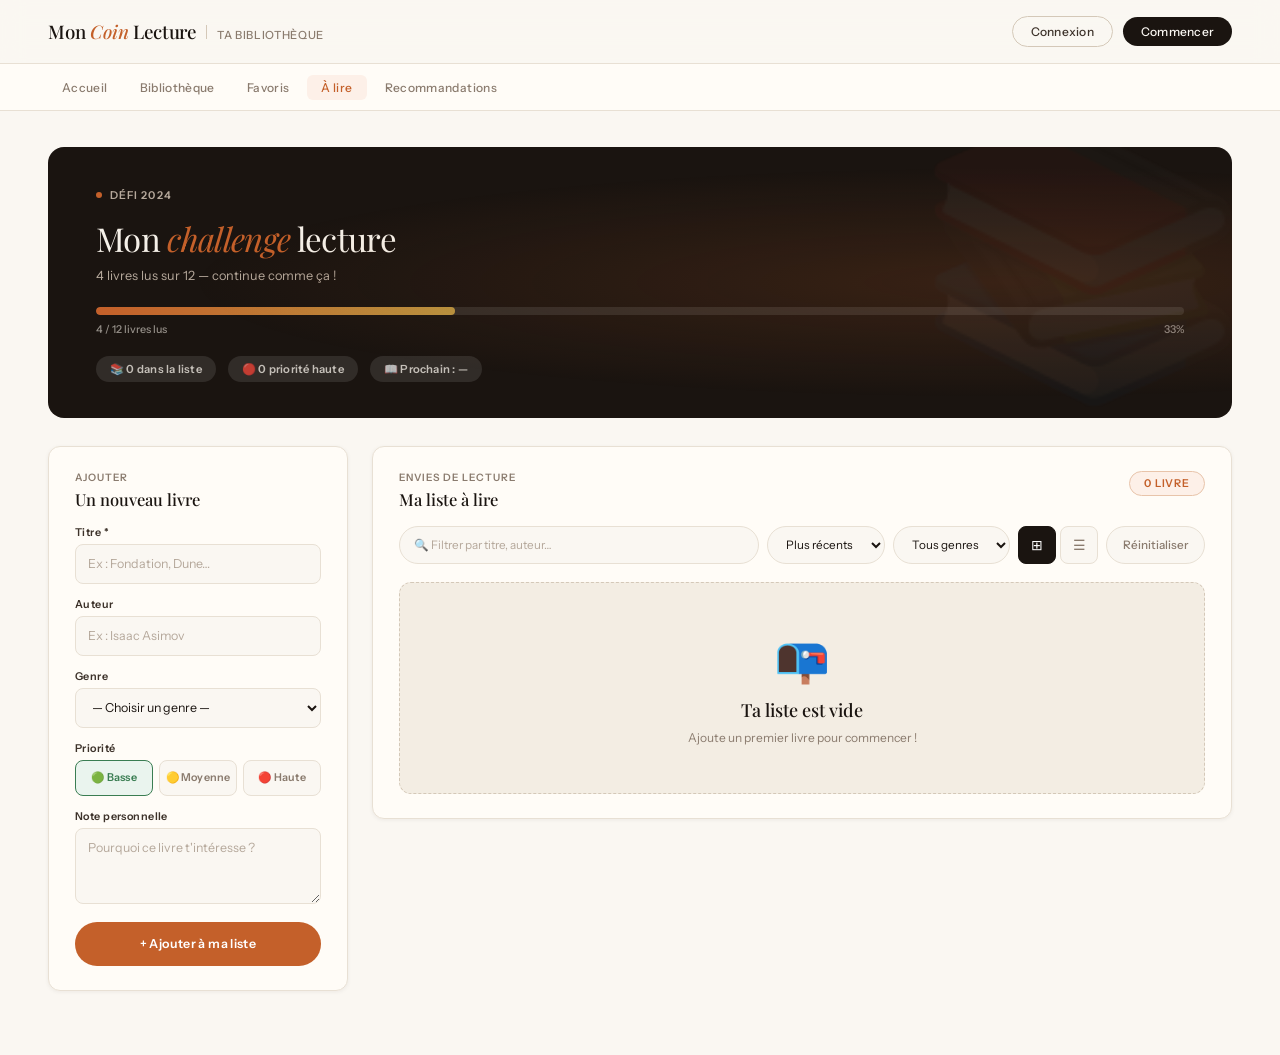
==== a-lire.html @ 3970d9b5 "Premier commit" ====
<!DOCTYPE html>
<html lang="fr">
<head>
  <meta charset="UTF-8" />
  <meta name="viewport" content="width=device-width, initial-scale=1.0" />
  <title>À lire — Mon Coin Lecture</title>

  <link rel="preconnect" href="https://fonts.googleapis.com">
  <link href="https://fonts.googleapis.com/css2?family=Playfair+Display:ital,wght@0,400;0,500;0,700;1,400;1,700&family=Instrument+Sans:wght@300;400;500;600&display=swap" rel="stylesheet">

  <style>
    *, *::before, *::after { box-sizing: border-box; margin: 0; padding: 0; }

    :root {
      --ink:         #1a1410;
      --ink-soft:    #3d322a;
      --muted:       #8a7b6e;
      --muted-light: #b5a89b;
      --bg:          #faf7f2;
      --bg-warm:     #f3ede3;
      --bg-card:     #fffcf7;
      --border:      #e8e0d4;
      --border-warm: #d4c8b8;
      --accent:      #c4602a;
      --accent-light:#fdf0e8;
      --accent-deep: #9e3e14;
      --gold:        #b8933f;
      --gold-light:  #faf3e0;
      --green:       #3a7d52;
      --green-light: #eaf4ee;
      --red:         #b03535;
      --red-light:   #fdeaea;

      --font-serif: 'Playfair Display', Georgia, serif;
      --font-sans:  'Instrument Sans', system-ui, sans-serif;
      --radius:     12px;
      --shadow-sm:  0 1px 4px rgba(26,20,16,0.06);
      --shadow-md:  0 4px 20px rgba(26,20,16,0.09);
      --shadow-lg:  0 12px 48px rgba(26,20,16,0.12);
    }

    html { font-size: 15px; }

    body {
      background: var(--bg);
      color: var(--ink);
      font-family: var(--font-sans);
      -webkit-font-smoothing: antialiased;
      min-height: 100vh;
    }

    /* ── HEADER ── */
    .site-header {
      position: sticky;
      top: 0;
      z-index: 100;
      background: rgba(250,247,242,0.88);
      backdrop-filter: blur(12px);
      -webkit-backdrop-filter: blur(12px);
      border-bottom: 1px solid var(--border);
      display: flex;
      align-items: center;
      justify-content: space-between;
      padding: 0 48px;
      height: 64px;
    }

    .logo { display: flex; align-items: baseline; gap: 10px; }
    .logo-mark {
      font-family: var(--font-serif);
      font-size: 1.25rem;
      font-weight: 500;
      color: var(--ink);
      letter-spacing: -0.01em;
    }
    .logo-mark em { font-style: italic; color: var(--accent); }
    .logo-divider { width: 1px; height: 14px; background: var(--border-warm); }
    .logo-sub {
      font-size: 0.75rem;
      color: var(--muted);
      letter-spacing: 0.06em;
      text-transform: uppercase;
      font-weight: 500;
    }

    .header-actions { display: flex; align-items: center; gap: 10px; }
    .header-btn {
      font-family: var(--font-sans);
      font-size: 0.8rem;
      font-weight: 500;
      padding: 7px 18px;
      border-radius: 99px;
      cursor: pointer;
      letter-spacing: 0.02em;
      transition: all 0.18s ease;
      border: none;
    }
    .header-btn-ghost {
      background: transparent;
      color: var(--ink-soft);
      border: 1px solid var(--border-warm);
    }
    .header-btn-ghost:hover { background: var(--bg-warm); }
    .header-btn-accent { background: var(--ink); color: var(--bg); }
    .header-btn-accent:hover { background: var(--ink-soft); }

    /* ── NAV ── */
    .site-nav {
      border-bottom: 1px solid var(--border);
      background: var(--bg-card);
    }
    .nav-inner {
      max-width: 1400px;
      margin: 0 auto;
      padding: 0 48px;
      display: flex;
      align-items: center;
      gap: 4px;
      height: 46px;
    }
    .nav-inner a {
      font-size: 0.8rem;
      font-weight: 500;
      color: var(--muted);
      text-decoration: none;
      padding: 5px 14px;
      border-radius: 6px;
      letter-spacing: 0.03em;
      transition: all 0.15s;
    }
    .nav-inner a:hover { color: var(--ink); background: var(--bg-warm); }
    .nav-inner a.active { color: var(--accent); background: var(--accent-light); }

    /* ── MAIN ── */
    .main {
      max-width: 1400px;
      width: 100%;
      margin: 0 auto;
      padding: 36px 48px 64px;
    }

    /* ── CARD LABEL / TITLE ── */
    .card-label {
      font-size: 0.68rem;
      font-weight: 600;
      letter-spacing: 0.1em;
      text-transform: uppercase;
      color: var(--muted);
      margin-bottom: 4px;
    }
    .card-title {
      font-family: var(--font-serif);
      font-size: 1.1rem;
      font-weight: 500;
      color: var(--ink);
      margin-bottom: 16px;
    }

    /* ── CHALLENGE BANNER ── */
    .challenge-banner {
      background: var(--ink);
      border-radius: 16px;
      padding: 36px 48px;
      position: relative;
      overflow: hidden;
      margin-bottom: 28px;
      animation: fadeUp 0.5s ease both;
    }
    .challenge-banner::before {
      content: '📚';
      position: absolute;
      font-size: 18rem;
      line-height: 1;
      opacity: 0.04;
      top: -30px;
      right: -20px;
      pointer-events: none;
      user-select: none;
    }
    .challenge-banner::after {
      content: '';
      position: absolute;
      inset: 0;
      background: radial-gradient(ellipse at 80% 50%, rgba(196,96,42,0.18), transparent 60%);
      pointer-events: none;
    }

    .challenge-eyebrow {
      display: inline-flex;
      align-items: center;
      gap: 8px;
      font-size: 0.72rem;
      font-weight: 600;
      letter-spacing: 0.1em;
      text-transform: uppercase;
      color: var(--muted-light);
      margin-bottom: 14px;
    }
    .challenge-eyebrow-dot {
      width: 6px; height: 6px;
      background: var(--accent);
      border-radius: 50%;
      animation: pulse 2.5s ease-in-out infinite;
    }
    @keyframes pulse {
      0%,100% { opacity:1; transform:scale(1); }
      50% { opacity:0.5; transform:scale(0.8); }
    }

    .challenge-title {
      font-family: var(--font-serif);
      font-size: clamp(1.6rem, 2.8vw, 2.2rem);
      font-weight: 400;
      color: #f5f0e8;
      margin-bottom: 8px;
      letter-spacing: -0.02em;
    }
    .challenge-title em { font-style: italic; color: var(--accent); }

    .challenge-sub {
      font-size: 0.85rem;
      color: var(--muted-light);
      margin-bottom: 24px;
    }

    .progress-track {
      height: 8px;
      background: rgba(255,255,255,0.1);
      border-radius: 99px;
      overflow: hidden;
      margin-bottom: 8px;
    }
    .progress-fill {
      height: 100%;
      background: linear-gradient(90deg, var(--accent), var(--gold));
      border-radius: 99px;
      transition: width 0.6s cubic-bezier(.4,0,.2,1);
    }
    .progress-labels {
      display: flex;
      justify-content: space-between;
      font-size: 0.72rem;
      color: rgba(245,240,232,0.55);
      font-weight: 500;
      margin-bottom: 20px;
    }

    .challenge-stats {
      display: flex;
      gap: 12px;
      flex-wrap: wrap;
    }
    .stat-pill {
      display: inline-flex;
      align-items: center;
      gap: 6px;
      font-size: 0.75rem;
      font-weight: 600;
      padding: 6px 14px;
      border-radius: 99px;
      background: rgba(255,255,255,0.1);
      color: rgba(245,240,232,0.75);
      letter-spacing: 0.02em;
    }

    /* ── LAYOUT ── */
    .wishlist-layout {
      display: grid;
      grid-template-columns: 300px 1fr;
      gap: 24px;
      align-items: start;
    }

    /* ── CARD BASE ── */
    .card {
      background: var(--bg-card);
      border: 1px solid var(--border);
      border-radius: var(--radius);
      padding: 24px 26px;
      box-shadow: var(--shadow-sm);
    }

    .form-card {
      position: sticky;
      top: calc(64px + 46px + 20px);
      animation: fadeUp 0.5s 0.07s ease both;
    }

    /* ── FORM ── */
    .form-stack { display: flex; flex-direction: column; gap: 14px; }

    .field-group { display: flex; flex-direction: column; gap: 5px; }
    .field-label {
      font-size: 0.72rem;
      font-weight: 600;
      color: var(--ink-soft);
      letter-spacing: 0.04em;
    }

    .field-input, .field-select, .field-textarea {
      width: 100%;
      border: 1.5px solid var(--border);
      border-radius: 8px;
      padding: 0 12px;
      font-size: 0.83rem;
      font-family: var(--font-sans);
      outline: none;
      background: var(--bg);
      color: var(--ink);
      transition: border-color 0.18s, box-shadow 0.18s;
    }
    .field-input, .field-select { height: 40px; }
    .field-textarea { padding: 10px 12px; height: 76px; resize: vertical; line-height: 1.5; }
    .field-input::placeholder, .field-textarea::placeholder { color: var(--muted-light); }
    .field-input:focus, .field-select:focus, .field-textarea:focus {
      border-color: var(--accent);
      background: #fff;
      box-shadow: 0 0 0 3px rgba(196,96,42,0.08);
    }

    .priority-row { display: flex; gap: 6px; }
    .prio-btn {
      flex: 1;
      height: 36px;
      border: 1.5px solid var(--border);
      border-radius: 8px;
      background: var(--bg);
      font-size: 0.72rem;
      font-weight: 600;
      font-family: var(--font-sans);
      cursor: pointer;
      color: var(--muted);
      transition: all 0.18s;
      letter-spacing: 0.02em;
    }
    .prio-btn:hover { background: var(--bg-warm); color: var(--ink-soft); }
    .prio-btn.active-low  { border-color: var(--green); background: var(--green-light); color: var(--green); }
    .prio-btn.active-med  { border-color: var(--gold);  background: var(--gold-light);  color: #8a6820; }
    .prio-btn.active-high { border-color: var(--red);   background: var(--red-light);   color: var(--red); }

    .add-btn {
      height: 44px;
      border: none;
      border-radius: 99px;
      background: var(--accent);
      color: #fff;
      font-family: var(--font-sans);
      font-size: 0.83rem;
      font-weight: 600;
      letter-spacing: 0.03em;
      cursor: pointer;
      transition: all 0.18s;
      margin-top: 4px;
    }
    .add-btn:hover { background: var(--accent-deep); transform: translateY(-1px); }
    .add-btn:active { transform: none; }

    /* ── LIST CARD ── */
    .list-card { animation: fadeUp 0.5s 0.14s ease both; }

    .wishlist-header {
      display: flex;
      justify-content: space-between;
      align-items: flex-start;
      margin-bottom: 16px;
      gap: 12px;
      flex-wrap: wrap;
    }
    .wishlist-counter {
      font-size: 0.72rem;
      font-weight: 600;
      letter-spacing: 0.08em;
      text-transform: uppercase;
      padding: 5px 14px;
      border-radius: 99px;
      background: var(--accent-light);
      color: var(--accent);
      border: 1px solid #e8c4aa;
    }

    /* ── TOOLS BAR ── */
    .wishlist-tools {
      display: flex;
      gap: 8px;
      flex-wrap: wrap;
      align-items: center;
      margin-bottom: 18px;
    }

    .tool-input, .tool-select {
      height: 38px;
      border: 1.5px solid var(--border);
      border-radius: 99px;
      padding: 0 14px;
      font-size: 0.78rem;
      font-family: var(--font-sans);
      background: var(--bg);
      outline: none;
      color: var(--ink);
      transition: border-color 0.18s;
    }
    .tool-input { flex: 1; min-width: 180px; }
    .tool-input:focus, .tool-select:focus { border-color: var(--accent); }
    .tool-input::placeholder { color: var(--muted-light); }

    .tool-btn {
      height: 38px;
      border: 1.5px solid var(--border);
      border-radius: 99px;
      padding: 0 16px;
      background: var(--bg);
      color: var(--muted);
      font-size: 0.78rem;
      font-weight: 500;
      font-family: var(--font-sans);
      cursor: pointer;
      transition: all 0.18s;
      white-space: nowrap;
    }
    .tool-btn:hover { background: var(--bg-warm); color: var(--ink-soft); border-color: var(--border-warm); }

    .view-toggle { display: flex; gap: 4px; }
    .view-btn {
      width: 38px; height: 38px;
      border: 1.5px solid var(--border);
      border-radius: 8px;
      background: var(--bg);
      cursor: pointer;
      font-size: 14px;
      display: flex; align-items: center; justify-content: center;
      transition: all 0.18s;
      color: var(--muted);
    }
    .view-btn.active { background: var(--ink); border-color: var(--ink); color: #fff; }

    /* ── WISH ITEMS — GRID ── */
    .wishlist-grid {
      display: grid;
      grid-template-columns: repeat(auto-fill, minmax(220px, 1fr));
      gap: 14px;
    }
    .wishlist-list { display: flex; flex-direction: column; gap: 8px; }

    .wish-item {
      background: var(--bg-card);
      border: 1px solid var(--border);
      border-radius: var(--radius);
      padding: 16px 18px;
      box-shadow: var(--shadow-sm);
      display: flex;
      flex-direction: column;
      gap: 8px;
      transition: box-shadow 0.2s, transform 0.2s, border-color 0.2s;
      animation: fadeUp 0.3s ease both;
    }
    .wish-item:hover {
      box-shadow: var(--shadow-md);
      transform: translateY(-2px);
      border-color: var(--border-warm);
    }

    /* list view */
    .wishlist-list .wish-item {
      flex-direction: row;
      align-items: center;
      padding: 12px 16px;
      gap: 12px;
    }
    .wishlist-list .wish-body { flex: 1; min-width: 0; }
    .wishlist-list .wish-actions { margin-top: 0; flex-shrink: 0; }
    .wishlist-list .wish-date { display: none; }
    .wishlist-list .wish-note-wrap { display: none; }

    .prio-dot { width: 8px; height: 8px; border-radius: 50%; flex-shrink: 0; }
    .prio-dot.low  { background: var(--green); }
    .prio-dot.med  { background: var(--gold); }
    .prio-dot.high { background: var(--red); }

    .wish-title {
      font-family: var(--font-serif);
      font-size: 0.98rem;
      font-weight: 500;
      line-height: 1.3;
      color: var(--ink);
    }
    .wish-author { font-size: 0.72rem; color: var(--muted); margin-top: 2px; font-style: italic; }

    .wish-meta-row { display: flex; gap: 6px; flex-wrap: wrap; margin-top: 2px; }

    .tag {
      display: inline-block;
      padding: 2px 9px;
      border-radius: 99px;
      font-size: 0.66rem;
      font-weight: 600;
      letter-spacing: 0.04em;
    }
    .tag-genre { background: var(--bg-warm); color: var(--muted); border: 1px solid var(--border); }
    .tag-prio-low  { background: var(--green-light); color: var(--green); border: 1px solid #c0ddc9; }
    .tag-prio-med  { background: var(--gold-light);  color: #8a6820; border: 1px solid #e0cc9a; }
    .tag-prio-high { background: var(--red-light);   color: var(--red); border: 1px solid #f0c0c0; }

    .wish-note {
      font-size: 0.75rem;
      color: var(--ink-soft);
      background: var(--bg-warm);
      border-radius: 8px;
      padding: 8px 10px;
      line-height: 1.5;
      border-left: 3px solid var(--border-warm);
    }

    .wish-date { font-size: 0.66rem; color: var(--muted-light); margin-top: auto; }

    .wish-actions { display: flex; gap: 6px; flex-wrap: wrap; margin-top: 4px; }

    .wish-btn {
      border: none;
      border-radius: 99px;
      padding: 6px 12px;
      font-size: 0.7rem;
      font-weight: 600;
      font-family: var(--font-sans);
      cursor: pointer;
      transition: all 0.18s;
      letter-spacing: 0.02em;
    }
    .wish-btn:hover { filter: brightness(0.92); transform: translateY(-1px); }
    .wish-btn:active { transform: none; }
    .delete-btn  { background: var(--red-light);   color: var(--red); }
    .mark-btn    { background: var(--green-light);  color: var(--green); }
    .edit-btn    { background: var(--accent-light); color: var(--accent); }

    /* ── EMPTY STATE ── */
    .empty-state {
      grid-column: 1 / -1;
      border: 1.5px dashed var(--border-warm);
      border-radius: var(--radius);
      background: var(--bg-warm);
      padding: 48px 20px;
      text-align: center;
    }
    .empty-icon {
      font-size: 3rem;
      margin-bottom: 12px;
    }
    .empty-title {
      font-family: var(--font-serif);
      font-size: 1.2rem;
      font-weight: 500;
      color: var(--ink);
      margin-bottom: 8px;
    }
    .empty-text { font-size: 0.8rem; color: var(--muted); }

    /* ── MODAL ── */
    .modal-overlay {
      position: fixed; inset: 0;
      background: rgba(26,20,16,0.45);
      backdrop-filter: blur(6px);
      -webkit-backdrop-filter: blur(6px);
      z-index: 200;
      display: flex; align-items: center; justify-content: center;
      opacity: 0; pointer-events: none;
      transition: opacity 0.2s;
    }
    .modal-overlay.open { opacity: 1; pointer-events: all; }

    .modal {
      background: var(--bg-card);
      border: 1px solid var(--border);
      border-radius: 16px;
      padding: 28px;
      width: min(460px, 95vw);
      box-shadow: var(--shadow-lg);
      transform: translateY(16px);
      transition: transform 0.25s ease;
    }
    .modal-overlay.open .modal { transform: translateY(0); }

    .modal-title {
      font-family: var(--font-serif);
      font-size: 1.2rem;
      font-weight: 500;
      color: var(--ink);
      margin-bottom: 20px;
    }
    .modal-actions { display: flex; gap: 10px; margin-top: 18px; justify-content: flex-end; }
    .modal-cancel {
      height: 40px; padding: 0 16px; border-radius: 99px;
      border: 1px solid var(--border-warm); background: var(--bg-warm);
      font-family: var(--font-sans); font-size: 0.8rem; font-weight: 500;
      cursor: pointer; color: var(--ink-soft); transition: all 0.18s;
    }
    .modal-cancel:hover { background: var(--bg); }
    .modal-save {
      height: 40px; padding: 0 20px; border-radius: 99px;
      border: none; background: var(--accent);
      font-family: var(--font-sans); font-size: 0.8rem; font-weight: 600;
      cursor: pointer; color: #fff; transition: all 0.18s;
    }
    .modal-save:hover { background: var(--accent-deep); }

    /* ── TOAST ── */
    .toast-wrap {
      position: fixed; bottom: 28px; right: 28px; z-index: 300;
      display: flex; flex-direction: column; gap: 10px;
    }
    .toast {
      background: var(--ink);
      color: #f5f0e8;
      border-radius: 10px;
      padding: 12px 18px;
      font-size: 0.8rem;
      font-weight: 500;
      box-shadow: var(--shadow-lg);
      display: flex; align-items: center; gap: 8px;
      animation: slideIn 0.3s ease;
      min-width: 220px;
      border: 1px solid rgba(255,255,255,0.08);
    }
    .toast.success { background: #2a4d35; }
    .toast.error   { background: #6e2020; }
    @keyframes slideIn {
      from { opacity:0; transform: translateX(20px); }
      to   { opacity:1; transform: translateX(0); }
    }

    /* ── CONFETTI ── */
    .confetti-particle {
      position: fixed;
      width: 7px; height: 7px;
      border-radius: 2px;
      pointer-events: none;
      z-index: 500;
      animation: confettiFall 1.2s ease-in forwards;
    }
    @keyframes confettiFall {
      0%   { transform: translateY(0) rotate(0deg); opacity: 1; }
      100% { transform: translateY(100vh) rotate(720deg); opacity: 0; }
    }

    /* ── ANIMATIONS ── */
    @keyframes fadeUp {
      from { opacity:0; transform:translateY(16px); }
      to   { opacity:1; transform:translateY(0); }
    }

    /* ── RESPONSIVE ── */
    @media (max-width: 1024px) {
      .main { padding: 28px 24px 48px; }
      .site-header, .nav-inner { padding-inline: 24px; }
      .wishlist-layout { grid-template-columns: 1fr; }
      .form-card { position: static; }
    }
    @media (max-width: 640px) {
      .challenge-banner { padding: 28px 24px; }
      .wishlist-grid { grid-template-columns: 1fr; }
    }
  </style>
</head>
<body>

  <!-- HEADER -->
  <header class="site-header">
    <div class="logo">
      <span class="logo-mark">Mon <em>Coin</em> Lecture</span>
      <div class="logo-divider"></div>
      <span class="logo-sub">Ta bibliothèque</span>
    </div>
    <div class="header-actions">
      <button class="header-btn header-btn-ghost">Connexion</button>
      <button class="header-btn header-btn-accent">Commencer</button>
    </div>
  </header>

  <!-- NAV -->
  <nav class="site-nav">
    <div class="nav-inner">
      <a href="index.html">Accueil</a>
      <a href="livres.html">Bibliothèque</a>
      <a href="favoris.html">Favoris</a>
      <a href="a-lire.html" class="active">À lire</a>
      <a href="recommandations.html">Recommandations</a>
    </div>
  </nav>

  <!-- MAIN -->
  <main class="main">

    <!-- CHALLENGE BANNER -->
    <div class="challenge-banner">
      <div class="challenge-eyebrow">
        <div class="challenge-eyebrow-dot"></div>
        Défi 2024
      </div>
      <h1 class="challenge-title">Mon <em>challenge</em> lecture</h1>
      <p class="challenge-sub" id="challengeSub">4 livres lus sur 12 — continue comme ça !</p>
      <div class="progress-track">
        <div class="progress-fill" id="progressBar" style="width:33%"></div>
      </div>
      <div class="progress-labels">
        <span id="progressLabel">4 / 12 livres lus</span>
        <span id="progressPct">33%</span>
      </div>
      <div class="challenge-stats">
        <div class="stat-pill" id="statWishlist">📚 0 dans la liste</div>
        <div class="stat-pill" id="statHigh">🔴 0 priorité haute</div>
        <div class="stat-pill" id="statNextRead">📖 Prochain : —</div>
      </div>
    </div>

    <!-- LAYOUT -->
    <div class="wishlist-layout">

      <!-- FORM CARD -->
      <div class="card form-card">
        <div class="card-label">Ajouter</div>
        <div class="card-title">Un nouveau livre</div>
        <div class="form-stack">

          <div class="field-group">
            <label class="field-label" for="inputTitre">Titre *</label>
            <input type="text" id="inputTitre" class="field-input" placeholder="Ex : Fondation, Dune…" />
          </div>

          <div class="field-group">
            <label class="field-label" for="inputAuteur">Auteur</label>
            <input type="text" id="inputAuteur" class="field-input" placeholder="Ex : Isaac Asimov" />
          </div>

          <div class="field-group">
            <label class="field-label" for="inputGenre">Genre</label>
            <select id="inputGenre" class="field-select">
              <option value="">— Choisir un genre —</option>
              <option>Roman</option>
              <option>Science-fiction</option>
              <option>Fantasy</option>
              <option>Thriller</option>
              <option>Policier</option>
              <option>Biographie</option>
              <option>Essai</option>
              <option>Manga</option>
              <option>BD</option>
              <option>Jeunesse</option>
              <option>Autre</option>
            </select>
          </div>

          <div class="field-group">
            <label class="field-label">Priorité</label>
            <div class="priority-row">
              <button class="prio-btn active-low" data-prio="low">🟢 Basse</button>
              <button class="prio-btn" data-prio="med">🟡 Moyenne</button>
              <button class="prio-btn" data-prio="high">🔴 Haute</button>
            </div>
          </div>

          <div class="field-group">
            <label class="field-label" for="inputNote">Note personnelle</label>
            <textarea id="inputNote" class="field-textarea" placeholder="Pourquoi ce livre t'intéresse ?"></textarea>
          </div>

          <button id="btnAjouter" class="add-btn">+ Ajouter à ma liste</button>
        </div>
      </div>

      <!-- LIST CARD -->
      <div class="card list-card">
        <div class="wishlist-header">
          <div>
            <div class="card-label">Envies de lecture</div>
            <div class="card-title" style="margin-bottom:0">Ma liste à lire</div>
          </div>
          <div class="wishlist-counter" id="compteur">0 livre</div>
        </div>

        <div class="wishlist-tools">
          <input type="text" id="filtreInput" class="tool-input" placeholder="🔍 Filtrer par titre, auteur…" />
          <select id="triSelect" class="tool-select">
            <option value="date-desc">Plus récents</option>
            <option value="date-asc">Plus anciens</option>
            <option value="az">A → Z</option>
            <option value="za">Z → A</option>
            <option value="prio">Priorité ↑</option>
          </select>
          <select id="genreFilter" class="tool-select">
            <option value="">Tous genres</option>
          </select>
          <div class="view-toggle">
            <button class="view-btn active" id="btnGrid" title="Grille">⊞</button>
            <button class="view-btn" id="btnList" title="Liste">☰</button>
          </div>
          <button id="btnReset" class="tool-btn">Réinitialiser</button>
        </div>

        <div id="listeALire" class="wishlist-grid"></div>
      </div>

    </div>
  </main>

  <!-- EDIT MODAL -->
  <div class="modal-overlay" id="editModal">
    <div class="modal">
      <div class="modal-title">Modifier le livre</div>
      <div class="form-stack">
        <div class="field-group">
          <label class="field-label">Titre *</label>
          <input type="text" id="editTitre" class="field-input" />
        </div>
        <div class="field-group">
          <label class="field-label">Auteur</label>
          <input type="text" id="editAuteur" class="field-input" />
        </div>
        <div class="field-group">
          <label class="field-label">Genre</label>
          <select id="editGenre" class="field-select">
            <option value="">— Choisir —</option>
            <option>Roman</option><option>Science-fiction</option><option>Fantasy</option>
            <option>Thriller</option><option>Policier</option><option>Biographie</option>
            <option>Essai</option><option>Manga</option><option>BD</option>
            <option>Jeunesse</option><option>Autre</option>
          </select>
        </div>
        <div class="field-group">
          <label class="field-label">Priorité</label>
          <div class="priority-row" id="editPrioRow">
            <button class="prio-btn" data-prio="low">🟢 Basse</button>
            <button class="prio-btn" data-prio="med">🟡 Moyenne</button>
            <button class="prio-btn" data-prio="high">🔴 Haute</button>
          </div>
        </div>
        <div class="field-group">
          <label class="field-label">Note</label>
          <textarea id="editNote" class="field-textarea"></textarea>
        </div>
      </div>
      <div class="modal-actions">
        <button class="modal-cancel" id="btnModalCancel">Annuler</button>
        <button class="modal-save" id="btnModalSave">Enregistrer</button>
      </div>
    </div>
  </div>

  <!-- TOASTS -->
  <div class="toast-wrap" id="toastWrap"></div>

  <script>
    // ── Storage ──────────────────────────────────────────────────────
    const STORE_KEY = "listeALire_v2";
    const READ_KEY  = "livresLusCount";
    function getLivres()    { return JSON.parse(localStorage.getItem(STORE_KEY)) || []; }
    function saveLivres(l)  { localStorage.setItem(STORE_KEY, JSON.stringify(l)); }
    function getLusCount()  { return parseInt(localStorage.getItem(READ_KEY) || "4", 10); }
    function setLusCount(n) { localStorage.setItem(READ_KEY, n); }

    // ── DOM refs ─────────────────────────────────────────────────────
    const inputTitre  = document.getElementById("inputTitre");
    const inputAuteur = document.getElementById("inputAuteur");
    const inputGenre  = document.getElementById("inputGenre");
    const inputNote   = document.getElementById("inputNote");
    const btnAjouter  = document.getElementById("btnAjouter");
    const listeEl     = document.getElementById("listeALire");
    const compteurEl  = document.getElementById("compteur");
    const filtreInput = document.getElementById("filtreInput");
    const triSelect   = document.getElementById("triSelect");
    const genreFilter = document.getElementById("genreFilter");
    const btnReset    = document.getElementById("btnReset");
    const btnGrid     = document.getElementById("btnGrid");
    const btnList     = document.getElementById("btnList");
    const editModal   = document.getElementById("editModal");
    const toastWrap   = document.getElementById("toastWrap");

    // Priority selection (form)
    let selectedPrio = "low";
    document.querySelectorAll(".priority-row:not(#editPrioRow) .prio-btn").forEach(btn => {
      btn.addEventListener("click", () => {
        document.querySelectorAll(".priority-row:not(#editPrioRow) .prio-btn")
          .forEach(b => b.className = "prio-btn");
        const cls = btn.dataset.prio === "low" ? "active-low" : btn.dataset.prio === "med" ? "active-med" : "active-high";
        btn.classList.add(cls);
        selectedPrio = btn.dataset.prio;
      });
    });

    // Edit modal priority
    let editPrio = "low";
    document.querySelectorAll("#editPrioRow .prio-btn").forEach(btn => {
      btn.addEventListener("click", () => {
        document.querySelectorAll("#editPrioRow .prio-btn").forEach(b => b.className = "prio-btn");
        const cls = btn.dataset.prio === "low" ? "active-low" : btn.dataset.prio === "med" ? "active-med" : "active-high";
        btn.classList.add(cls);
        editPrio = btn.dataset.prio;
      });
    });

    // View toggle
    let currentView = "grid";
    btnGrid.addEventListener("click", () => { currentView = "grid"; btnGrid.classList.add("active"); btnList.classList.remove("active"); afficher(); });
    btnList.addEventListener("click", () => { currentView = "list"; btnList.classList.add("active"); btnGrid.classList.remove("active"); afficher(); });

    // ── Toast ────────────────────────────────────────────────────────
    function toast(msg, type = "") {
      const t = document.createElement("div");
      t.className = "toast " + type;
      t.textContent = msg;
      toastWrap.appendChild(t);
      setTimeout(() => t.remove(), 3500);
    }

    // ── Confetti ─────────────────────────────────────────────────────
    function confetti() {
      const colors = ["#c4602a","#b8933f","#3a7d52","#e8c4aa","#f5e6d0"];
      for (let i = 0; i < 40; i++) {
        const p = document.createElement("div");
        p.className = "confetti-particle";
        p.style.cssText = `
          left: ${Math.random()*100}vw; top: -10px;
          background: ${colors[Math.floor(Math.random()*colors.length)]};
          border-radius: ${Math.random() > .5 ? "50%" : "2px"};
          animation-delay: ${Math.random()*.6}s;
          animation-duration: ${1+Math.random()*.8}s;
        `;
        document.body.appendChild(p);
        setTimeout(() => p.remove(), 2500);
      }
    }

    // ── Challenge ────────────────────────────────────────────────────
    function updateChallenge() {
      const livres = getLivres();
      const lus    = getLusCount();
      const goal   = 12;
      const pct    = Math.min(100, Math.round(lus / goal * 100));

      document.getElementById("progressBar").style.width = pct + "%";
      document.getElementById("progressLabel").textContent = `${lus} / ${goal} livres lus`;
      document.getElementById("progressPct").textContent   = pct + "%";
      document.getElementById("challengeSub").textContent  =
        lus >= goal ? "🎉 Objectif atteint ! Bravo !" :
        lus >= 8    ? `${lus} livres lus — encore ${goal-lus} et c'est gagné !` :
                      `${lus} livres lus sur ${goal} — continue comme ça !`;

      const highPrio = livres.filter(l => l.prio === "high").length;
      document.getElementById("statWishlist").textContent = `📚 ${livres.length} dans la liste`;
      document.getElementById("statHigh").textContent     = `🔴 ${highPrio} priorité haute`;

      const next = livres.find(l => l.prio === "high") ||
                   livres.find(l => l.prio === "med")  ||
                   livres[0];
      document.getElementById("statNextRead").textContent = next ? `📖 ${next.titre}` : "📖 Prochain : —";
    }

    // ── Genre options ─────────────────────────────────────────────────
    function updateGenreOptions() {
      const genres  = [...new Set(getLivres().map(l => l.genre).filter(Boolean))].sort();
      const current = genreFilter.value;
      genreFilter.innerHTML = '<option value="">Tous genres</option>';
      genres.forEach(g => {
        const o = document.createElement("option");
        o.value = o.textContent = g;
        if (g === current) o.selected = true;
        genreFilter.appendChild(o);
      });
    }

    // ── Render ───────────────────────────────────────────────────────
    const PRIO_ORDER = { high: 0, med: 1, low: 2 };
    const PRIO_LABEL = { high: "Haute", med: "Moyenne", low: "Basse" };

    function afficher() {
      let livres   = getLivres();
      const filtre = filtreInput.value.trim().toLowerCase();
      const tri    = triSelect.value;
      const genre  = genreFilter.value;

      if (filtre) livres = livres.filter(l =>
        l.titre.toLowerCase().includes(filtre) ||
        (l.auteur || "").toLowerCase().includes(filtre)
      );
      if (genre) livres = livres.filter(l => l.genre === genre);

      livres.sort((a, b) => {
        if (tri === "az")       return a.titre.localeCompare(b.titre, "fr", {sensitivity:"base"});
        if (tri === "za")       return b.titre.localeCompare(a.titre, "fr", {sensitivity:"base"});
        if (tri === "prio")     return (PRIO_ORDER[a.prio]??2) - (PRIO_ORDER[b.prio]??2);
        if (tri === "date-asc") return a.id - b.id;
        return b.id - a.id;
      });

      const total = getLivres().length;
      compteurEl.textContent = total > 1 ? `${total} livres` : `${total} livre`;

      listeEl.className = currentView === "list" ? "wishlist-list" : "wishlist-grid";
      listeEl.innerHTML = "";

      if (livres.length === 0) {
        listeEl.innerHTML = `
          <div class="empty-state">
            <div class="empty-icon">${filtre || genre ? "🔎" : "📭"}</div>
            <div class="empty-title">${filtre || genre ? "Aucun résultat" : "Ta liste est vide"}</div>
            <div class="empty-text">${filtre || genre ? "Essaie d'autres filtres." : "Ajoute un premier livre pour commencer !"}</div>
          </div>`;
        updateChallenge();
        updateGenreOptions();
        return;
      }

      const allLivres = getLivres();

      livres.forEach(livre => {
        const origIdx = allLivres.findIndex(l => l.id === livre.id);
        const card    = document.createElement("div");
        card.className = "wish-item";

        const prioTag  = livre.prio  ? `<span class="tag tag-prio-${livre.prio}">${PRIO_LABEL[livre.prio]}</span>` : "";
        const genreTag = livre.genre ? `<span class="tag tag-genre">${livre.genre}</span>` : "";
        const noteHtml = livre.note  ? `<div class="wish-note-wrap"><div class="wish-note">${livre.note}</div></div>` : "";
        const date     = new Date(livre.id).toLocaleDateString("fr-FR", {day:"2-digit", month:"short", year:"numeric"});

        if (currentView === "list") {
          card.innerHTML = `
            <div class="prio-dot ${livre.prio || 'low'}"></div>
            <div class="wish-body">
              <div class="wish-title">${livre.titre}</div>
              ${livre.auteur ? `<div class="wish-author">${livre.auteur}</div>` : ""}
              <div class="wish-meta-row">${genreTag}${prioTag}</div>
            </div>
            <div class="wish-actions">
              <button class="wish-btn edit-btn"   onclick="ouvrirEdition(${origIdx})">✏️</button>
              <button class="wish-btn mark-btn"   onclick="marquerCommeLu(${origIdx})">✓ Lu</button>
              <button class="wish-btn delete-btn" onclick="supprimer(${origIdx})">🗑</button>
            </div>`;
        } else {
          card.innerHTML = `
            <div class="wish-meta-row">${prioTag}${genreTag}</div>
            <div class="wish-title">${livre.titre}</div>
            ${livre.auteur ? `<div class="wish-author">par ${livre.auteur}</div>` : ""}
            ${noteHtml}
            <div class="wish-date">Ajouté le ${date}</div>
            <div class="wish-actions">
              <button class="wish-btn edit-btn"   onclick="ouvrirEdition(${origIdx})">✏️ Modifier</button>
              <button class="wish-btn mark-btn"   onclick="marquerCommeLu(${origIdx})">✓ Lu</button>
              <button class="wish-btn delete-btn" onclick="supprimer(${origIdx})">🗑 Supprimer</button>
            </div>`;
        }

        listeEl.appendChild(card);
      });

      updateChallenge();
      updateGenreOptions();
    }

    // ── Add ───────────────────────────────────────────────────────────
    function ajouter() {
      const titre = inputTitre.value.trim();
      if (!titre) { toast("❗ Le titre est requis.", "error"); inputTitre.focus(); return; }
      const livres = getLivres();
      livres.push({
        id:     Date.now(),
        titre,
        auteur: inputAuteur.value.trim(),
        genre:  inputGenre.value,
        prio:   selectedPrio,
        note:   inputNote.value.trim()
      });
      saveLivres(livres);
      inputTitre.value = inputAuteur.value = inputNote.value = "";
      inputGenre.value = "";
      toast("📚 Livre ajouté à ta liste !", "success");
      afficher();
    }

    // ── Delete ────────────────────────────────────────────────────────
    function supprimer(idx) {
      const livres = getLivres();
      livres.splice(idx, 1);
      saveLivres(livres);
      toast("🗑 Livre supprimé.");
      afficher();
    }

    // ── Mark as read ──────────────────────────────────────────────────
    function marquerCommeLu(idx) {
      const livres = getLivres();
      const livre  = livres[idx];
      if (!livre) return;
      const mesLivres = JSON.parse(localStorage.getItem("mesLivres") || "[]");
      mesLivres.push({ titre: livre.titre, auteur: livre.auteur || "Auteur à compléter" });
      localStorage.setItem("mesLivres", JSON.stringify(mesLivres));
      livres.splice(idx, 1);
      saveLivres(livres);
      setLusCount(getLusCount() + 1);
      confetti();
      toast(`🎉 "${livre.titre}" marqué comme lu !`, "success");
      afficher();
    }

    // ── Edit modal ────────────────────────────────────────────────────
    let editIdx = -1;

    function ouvrirEdition(idx) {
      const l = getLivres()[idx];
      if (!l) return;
      editIdx = idx;
      document.getElementById("editTitre").value  = l.titre;
      document.getElementById("editAuteur").value = l.auteur || "";
      document.getElementById("editGenre").value  = l.genre  || "";
      document.getElementById("editNote").value   = l.note   || "";
      editPrio = l.prio || "low";
      document.querySelectorAll("#editPrioRow .prio-btn").forEach(btn => {
        btn.className = "prio-btn";
        if (btn.dataset.prio === editPrio) {
          btn.classList.add(editPrio === "low" ? "active-low" : editPrio === "med" ? "active-med" : "active-high");
        }
      });
      editModal.classList.add("open");
    }

    document.getElementById("btnModalCancel").addEventListener("click", () => editModal.classList.remove("open"));
    editModal.addEventListener("click", e => { if (e.target === editModal) editModal.classList.remove("open"); });

    document.getElementById("btnModalSave").addEventListener("click", () => {
      const titre = document.getElementById("editTitre").value.trim();
      if (!titre) { toast("❗ Le titre est requis.", "error"); return; }
      const livres = getLivres();
      livres[editIdx] = {
        ...livres[editIdx],
        titre,
        auteur: document.getElementById("editAuteur").value.trim(),
        genre:  document.getElementById("editGenre").value,
        note:   document.getElementById("editNote").value.trim(),
        prio:   editPrio
      };
      saveLivres(livres);
      editModal.classList.remove("open");
      toast("✅ Livre mis à jour !", "success");
      afficher();
    });

    // ── Events ────────────────────────────────────────────────────────
    btnAjouter.addEventListener("click", ajouter);
    inputTitre.addEventListener("keydown", e => { if (e.key === "Enter") ajouter(); });
    filtreInput.addEventListener("input", afficher);
    triSelect.addEventListener("change", afficher);
    genreFilter.addEventListener("change", afficher);
    btnReset.addEventListener("click", () => {
      filtreInput.value = "";
      triSelect.value   = "date-desc";
      genreFilter.value = "";
      afficher();
    });

    // ── Expose globals & init ─────────────────────────────────────────
    window.supprimer      = supprimer;
    window.marquerCommeLu = marquerCommeLu;
    window.ouvrirEdition  = ouvrirEdition;

    afficher();
  </script>
</body>
</html>
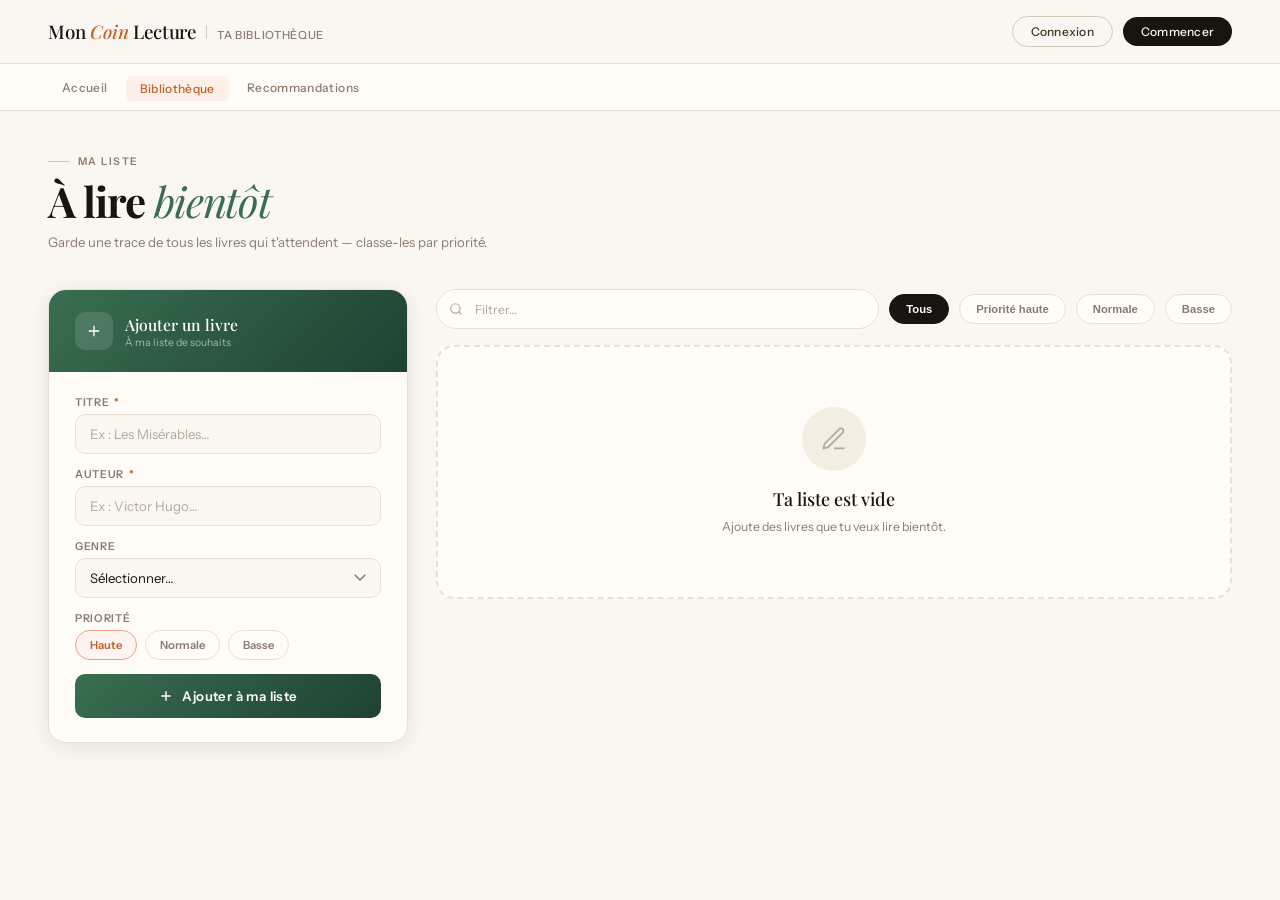
==== commit ce1f0783: "Update a-lire.html" ====
--- a/a-lire.html
+++ b/a-lire.html
@@ -1,1164 +1,308 @@
 <!DOCTYPE html>
 <html lang="fr">
 <head>
-  <meta charset="UTF-8" />
-  <meta name="viewport" content="width=device-width, initial-scale=1.0" />
+  <meta charset="UTF-8"/><meta name="viewport" content="width=device-width, initial-scale=1.0"/>
   <title>À lire — Mon Coin Lecture</title>
-
   <link rel="preconnect" href="https://fonts.googleapis.com">
   <link href="https://fonts.googleapis.com/css2?family=Playfair+Display:ital,wght@0,400;0,500;0,700;1,400;1,700&family=Instrument+Sans:wght@300;400;500;600&display=swap" rel="stylesheet">
-
   <style>
-    *, *::before, *::after { box-sizing: border-box; margin: 0; padding: 0; }
-
-    :root {
-      --ink:         #1a1410;
-      --ink-soft:    #3d322a;
-      --muted:       #8a7b6e;
-      --muted-light: #b5a89b;
-      --bg:          #faf7f2;
-      --bg-warm:     #f3ede3;
-      --bg-card:     #fffcf7;
-      --border:      #e8e0d4;
-      --border-warm: #d4c8b8;
-      --accent:      #c4602a;
-      --accent-light:#fdf0e8;
-      --accent-deep: #9e3e14;
-      --gold:        #b8933f;
-      --gold-light:  #faf3e0;
-      --green:       #3a7d52;
-      --green-light: #eaf4ee;
-      --red:         #b03535;
-      --red-light:   #fdeaea;
-
-      --font-serif: 'Playfair Display', Georgia, serif;
-      --font-sans:  'Instrument Sans', system-ui, sans-serif;
-      --radius:     12px;
-      --shadow-sm:  0 1px 4px rgba(26,20,16,0.06);
-      --shadow-md:  0 4px 20px rgba(26,20,16,0.09);
-      --shadow-lg:  0 12px 48px rgba(26,20,16,0.12);
+    *,*::before,*::after{box-sizing:border-box;margin:0;padding:0}
+    :root{
+      --ink:#1a1410;--ink-soft:#3d322a;--muted:#8a7b6e;--muted-light:#b5a89b;
+      --bg:#faf7f2;--bg-warm:#f3ede3;--bg-card:#fffcf7;
+      --border:#e8e0d4;--border-warm:#d4c8b8;
+      --accent:#c4602a;--accent-light:#fdf0e8;--accent-deep:#9e3e14;
+      --gold:#b8933f;--sage:#5a9e6a;--sage-light:#edf7ef;
+      --lav:#8b6ec4;--lav-light:#f2edfb;
+      --font-serif:'Playfair Display',Georgia,serif;
+      --font-sans:'Instrument Sans',system-ui,sans-serif;
+      --radius:12px;--radius-lg:18px;
+      --shadow-sm:0 1px 4px rgba(26,20,16,0.06);
+      --shadow-md:0 4px 20px rgba(26,20,16,0.09);
+      --shadow-lg:0 12px 48px rgba(26,20,16,0.14);
     }
-
-    html { font-size: 15px; }
-
-    body {
-      background: var(--bg);
-      color: var(--ink);
-      font-family: var(--font-sans);
-      -webkit-font-smoothing: antialiased;
-      min-height: 100vh;
-    }
-
-    /* ── HEADER ── */
-    .site-header {
-      position: sticky;
-      top: 0;
-      z-index: 100;
-      background: rgba(250,247,242,0.88);
-      backdrop-filter: blur(12px);
-      -webkit-backdrop-filter: blur(12px);
-      border-bottom: 1px solid var(--border);
-      display: flex;
-      align-items: center;
-      justify-content: space-between;
-      padding: 0 48px;
-      height: 64px;
-    }
-
-    .logo { display: flex; align-items: baseline; gap: 10px; }
-    .logo-mark {
-      font-family: var(--font-serif);
-      font-size: 1.25rem;
-      font-weight: 500;
-      color: var(--ink);
-      letter-spacing: -0.01em;
-    }
-    .logo-mark em { font-style: italic; color: var(--accent); }
-    .logo-divider { width: 1px; height: 14px; background: var(--border-warm); }
-    .logo-sub {
-      font-size: 0.75rem;
-      color: var(--muted);
-      letter-spacing: 0.06em;
-      text-transform: uppercase;
-      font-weight: 500;
-    }
-
-    .header-actions { display: flex; align-items: center; gap: 10px; }
-    .header-btn {
-      font-family: var(--font-sans);
-      font-size: 0.8rem;
-      font-weight: 500;
-      padding: 7px 18px;
-      border-radius: 99px;
-      cursor: pointer;
-      letter-spacing: 0.02em;
-      transition: all 0.18s ease;
-      border: none;
-    }
-    .header-btn-ghost {
-      background: transparent;
-      color: var(--ink-soft);
-      border: 1px solid var(--border-warm);
-    }
-    .header-btn-ghost:hover { background: var(--bg-warm); }
-    .header-btn-accent { background: var(--ink); color: var(--bg); }
-    .header-btn-accent:hover { background: var(--ink-soft); }
-
-    /* ── NAV ── */
-    .site-nav {
-      border-bottom: 1px solid var(--border);
-      background: var(--bg-card);
-    }
-    .nav-inner {
-      max-width: 1400px;
-      margin: 0 auto;
-      padding: 0 48px;
-      display: flex;
-      align-items: center;
-      gap: 4px;
-      height: 46px;
-    }
-    .nav-inner a {
-      font-size: 0.8rem;
-      font-weight: 500;
-      color: var(--muted);
-      text-decoration: none;
-      padding: 5px 14px;
-      border-radius: 6px;
-      letter-spacing: 0.03em;
-      transition: all 0.15s;
-    }
-    .nav-inner a:hover { color: var(--ink); background: var(--bg-warm); }
-    .nav-inner a.active { color: var(--accent); background: var(--accent-light); }
-
-    /* ── MAIN ── */
-    .main {
-      max-width: 1400px;
-      width: 100%;
-      margin: 0 auto;
-      padding: 36px 48px 64px;
-    }
-
-    /* ── CARD LABEL / TITLE ── */
-    .card-label {
-      font-size: 0.68rem;
-      font-weight: 600;
-      letter-spacing: 0.1em;
-      text-transform: uppercase;
-      color: var(--muted);
-      margin-bottom: 4px;
-    }
-    .card-title {
-      font-family: var(--font-serif);
-      font-size: 1.1rem;
-      font-weight: 500;
-      color: var(--ink);
-      margin-bottom: 16px;
-    }
-
-    /* ── CHALLENGE BANNER ── */
-    .challenge-banner {
-      background: var(--ink);
-      border-radius: 16px;
-      padding: 36px 48px;
-      position: relative;
-      overflow: hidden;
-      margin-bottom: 28px;
-      animation: fadeUp 0.5s ease both;
-    }
-    .challenge-banner::before {
-      content: '📚';
-      position: absolute;
-      font-size: 18rem;
-      line-height: 1;
-      opacity: 0.04;
-      top: -30px;
-      right: -20px;
-      pointer-events: none;
-      user-select: none;
-    }
-    .challenge-banner::after {
-      content: '';
-      position: absolute;
-      inset: 0;
-      background: radial-gradient(ellipse at 80% 50%, rgba(196,96,42,0.18), transparent 60%);
-      pointer-events: none;
-    }
-
-    .challenge-eyebrow {
-      display: inline-flex;
-      align-items: center;
-      gap: 8px;
-      font-size: 0.72rem;
-      font-weight: 600;
-      letter-spacing: 0.1em;
-      text-transform: uppercase;
-      color: var(--muted-light);
-      margin-bottom: 14px;
-    }
-    .challenge-eyebrow-dot {
-      width: 6px; height: 6px;
-      background: var(--accent);
-      border-radius: 50%;
-      animation: pulse 2.5s ease-in-out infinite;
-    }
-    @keyframes pulse {
-      0%,100% { opacity:1; transform:scale(1); }
-      50% { opacity:0.5; transform:scale(0.8); }
-    }
-
-    .challenge-title {
-      font-family: var(--font-serif);
-      font-size: clamp(1.6rem, 2.8vw, 2.2rem);
-      font-weight: 400;
-      color: #f5f0e8;
-      margin-bottom: 8px;
-      letter-spacing: -0.02em;
-    }
-    .challenge-title em { font-style: italic; color: var(--accent); }
-
-    .challenge-sub {
-      font-size: 0.85rem;
-      color: var(--muted-light);
-      margin-bottom: 24px;
-    }
-
-    .progress-track {
-      height: 8px;
-      background: rgba(255,255,255,0.1);
-      border-radius: 99px;
-      overflow: hidden;
-      margin-bottom: 8px;
-    }
-    .progress-fill {
-      height: 100%;
-      background: linear-gradient(90deg, var(--accent), var(--gold));
-      border-radius: 99px;
-      transition: width 0.6s cubic-bezier(.4,0,.2,1);
-    }
-    .progress-labels {
-      display: flex;
-      justify-content: space-between;
-      font-size: 0.72rem;
-      color: rgba(245,240,232,0.55);
-      font-weight: 500;
-      margin-bottom: 20px;
-    }
-
-    .challenge-stats {
-      display: flex;
-      gap: 12px;
-      flex-wrap: wrap;
-    }
-    .stat-pill {
-      display: inline-flex;
-      align-items: center;
-      gap: 6px;
-      font-size: 0.75rem;
-      font-weight: 600;
-      padding: 6px 14px;
-      border-radius: 99px;
-      background: rgba(255,255,255,0.1);
-      color: rgba(245,240,232,0.75);
-      letter-spacing: 0.02em;
-    }
-
-    /* ── LAYOUT ── */
-    .wishlist-layout {
-      display: grid;
-      grid-template-columns: 300px 1fr;
-      gap: 24px;
-      align-items: start;
-    }
-
-    /* ── CARD BASE ── */
-    .card {
-      background: var(--bg-card);
-      border: 1px solid var(--border);
-      border-radius: var(--radius);
-      padding: 24px 26px;
-      box-shadow: var(--shadow-sm);
-    }
-
-    .form-card {
-      position: sticky;
-      top: calc(64px + 46px + 20px);
-      animation: fadeUp 0.5s 0.07s ease both;
-    }
-
-    /* ── FORM ── */
-    .form-stack { display: flex; flex-direction: column; gap: 14px; }
-
-    .field-group { display: flex; flex-direction: column; gap: 5px; }
-    .field-label {
-      font-size: 0.72rem;
-      font-weight: 600;
-      color: var(--ink-soft);
-      letter-spacing: 0.04em;
-    }
-
-    .field-input, .field-select, .field-textarea {
-      width: 100%;
-      border: 1.5px solid var(--border);
-      border-radius: 8px;
-      padding: 0 12px;
-      font-size: 0.83rem;
-      font-family: var(--font-sans);
-      outline: none;
-      background: var(--bg);
-      color: var(--ink);
-      transition: border-color 0.18s, box-shadow 0.18s;
-    }
-    .field-input, .field-select { height: 40px; }
-    .field-textarea { padding: 10px 12px; height: 76px; resize: vertical; line-height: 1.5; }
-    .field-input::placeholder, .field-textarea::placeholder { color: var(--muted-light); }
-    .field-input:focus, .field-select:focus, .field-textarea:focus {
-      border-color: var(--accent);
-      background: #fff;
-      box-shadow: 0 0 0 3px rgba(196,96,42,0.08);
-    }
-
-    .priority-row { display: flex; gap: 6px; }
-    .prio-btn {
-      flex: 1;
-      height: 36px;
-      border: 1.5px solid var(--border);
-      border-radius: 8px;
-      background: var(--bg);
-      font-size: 0.72rem;
-      font-weight: 600;
-      font-family: var(--font-sans);
-      cursor: pointer;
-      color: var(--muted);
-      transition: all 0.18s;
-      letter-spacing: 0.02em;
-    }
-    .prio-btn:hover { background: var(--bg-warm); color: var(--ink-soft); }
-    .prio-btn.active-low  { border-color: var(--green); background: var(--green-light); color: var(--green); }
-    .prio-btn.active-med  { border-color: var(--gold);  background: var(--gold-light);  color: #8a6820; }
-    .prio-btn.active-high { border-color: var(--red);   background: var(--red-light);   color: var(--red); }
-
-    .add-btn {
-      height: 44px;
-      border: none;
-      border-radius: 99px;
-      background: var(--accent);
-      color: #fff;
-      font-family: var(--font-sans);
-      font-size: 0.83rem;
-      font-weight: 600;
-      letter-spacing: 0.03em;
-      cursor: pointer;
-      transition: all 0.18s;
-      margin-top: 4px;
-    }
-    .add-btn:hover { background: var(--accent-deep); transform: translateY(-1px); }
-    .add-btn:active { transform: none; }
-
-    /* ── LIST CARD ── */
-    .list-card { animation: fadeUp 0.5s 0.14s ease both; }
-
-    .wishlist-header {
-      display: flex;
-      justify-content: space-between;
-      align-items: flex-start;
-      margin-bottom: 16px;
-      gap: 12px;
-      flex-wrap: wrap;
-    }
-    .wishlist-counter {
-      font-size: 0.72rem;
-      font-weight: 600;
-      letter-spacing: 0.08em;
-      text-transform: uppercase;
-      padding: 5px 14px;
-      border-radius: 99px;
-      background: var(--accent-light);
-      color: var(--accent);
-      border: 1px solid #e8c4aa;
-    }
-
-    /* ── TOOLS BAR ── */
-    .wishlist-tools {
-      display: flex;
-      gap: 8px;
-      flex-wrap: wrap;
-      align-items: center;
-      margin-bottom: 18px;
-    }
-
-    .tool-input, .tool-select {
-      height: 38px;
-      border: 1.5px solid var(--border);
-      border-radius: 99px;
-      padding: 0 14px;
-      font-size: 0.78rem;
-      font-family: var(--font-sans);
-      background: var(--bg);
-      outline: none;
-      color: var(--ink);
-      transition: border-color 0.18s;
-    }
-    .tool-input { flex: 1; min-width: 180px; }
-    .tool-input:focus, .tool-select:focus { border-color: var(--accent); }
-    .tool-input::placeholder { color: var(--muted-light); }
-
-    .tool-btn {
-      height: 38px;
-      border: 1.5px solid var(--border);
-      border-radius: 99px;
-      padding: 0 16px;
-      background: var(--bg);
-      color: var(--muted);
-      font-size: 0.78rem;
-      font-weight: 500;
-      font-family: var(--font-sans);
-      cursor: pointer;
-      transition: all 0.18s;
-      white-space: nowrap;
-    }
-    .tool-btn:hover { background: var(--bg-warm); color: var(--ink-soft); border-color: var(--border-warm); }
-
-    .view-toggle { display: flex; gap: 4px; }
-    .view-btn {
-      width: 38px; height: 38px;
-      border: 1.5px solid var(--border);
-      border-radius: 8px;
-      background: var(--bg);
-      cursor: pointer;
-      font-size: 14px;
-      display: flex; align-items: center; justify-content: center;
-      transition: all 0.18s;
-      color: var(--muted);
-    }
-    .view-btn.active { background: var(--ink); border-color: var(--ink); color: #fff; }
-
-    /* ── WISH ITEMS — GRID ── */
-    .wishlist-grid {
-      display: grid;
-      grid-template-columns: repeat(auto-fill, minmax(220px, 1fr));
-      gap: 14px;
-    }
-    .wishlist-list { display: flex; flex-direction: column; gap: 8px; }
-
-    .wish-item {
-      background: var(--bg-card);
-      border: 1px solid var(--border);
-      border-radius: var(--radius);
-      padding: 16px 18px;
-      box-shadow: var(--shadow-sm);
-      display: flex;
-      flex-direction: column;
-      gap: 8px;
-      transition: box-shadow 0.2s, transform 0.2s, border-color 0.2s;
-      animation: fadeUp 0.3s ease both;
-    }
-    .wish-item:hover {
-      box-shadow: var(--shadow-md);
-      transform: translateY(-2px);
-      border-color: var(--border-warm);
-    }
-
-    /* list view */
-    .wishlist-list .wish-item {
-      flex-direction: row;
-      align-items: center;
-      padding: 12px 16px;
-      gap: 12px;
-    }
-    .wishlist-list .wish-body { flex: 1; min-width: 0; }
-    .wishlist-list .wish-actions { margin-top: 0; flex-shrink: 0; }
-    .wishlist-list .wish-date { display: none; }
-    .wishlist-list .wish-note-wrap { display: none; }
-
-    .prio-dot { width: 8px; height: 8px; border-radius: 50%; flex-shrink: 0; }
-    .prio-dot.low  { background: var(--green); }
-    .prio-dot.med  { background: var(--gold); }
-    .prio-dot.high { background: var(--red); }
-
-    .wish-title {
-      font-family: var(--font-serif);
-      font-size: 0.98rem;
-      font-weight: 500;
-      line-height: 1.3;
-      color: var(--ink);
-    }
-    .wish-author { font-size: 0.72rem; color: var(--muted); margin-top: 2px; font-style: italic; }
-
-    .wish-meta-row { display: flex; gap: 6px; flex-wrap: wrap; margin-top: 2px; }
-
-    .tag {
-      display: inline-block;
-      padding: 2px 9px;
-      border-radius: 99px;
-      font-size: 0.66rem;
-      font-weight: 600;
-      letter-spacing: 0.04em;
-    }
-    .tag-genre { background: var(--bg-warm); color: var(--muted); border: 1px solid var(--border); }
-    .tag-prio-low  { background: var(--green-light); color: var(--green); border: 1px solid #c0ddc9; }
-    .tag-prio-med  { background: var(--gold-light);  color: #8a6820; border: 1px solid #e0cc9a; }
-    .tag-prio-high { background: var(--red-light);   color: var(--red); border: 1px solid #f0c0c0; }
-
-    .wish-note {
-      font-size: 0.75rem;
-      color: var(--ink-soft);
-      background: var(--bg-warm);
-      border-radius: 8px;
-      padding: 8px 10px;
-      line-height: 1.5;
-      border-left: 3px solid var(--border-warm);
-    }
-
-    .wish-date { font-size: 0.66rem; color: var(--muted-light); margin-top: auto; }
-
-    .wish-actions { display: flex; gap: 6px; flex-wrap: wrap; margin-top: 4px; }
-
-    .wish-btn {
-      border: none;
-      border-radius: 99px;
-      padding: 6px 12px;
-      font-size: 0.7rem;
-      font-weight: 600;
-      font-family: var(--font-sans);
-      cursor: pointer;
-      transition: all 0.18s;
-      letter-spacing: 0.02em;
-    }
-    .wish-btn:hover { filter: brightness(0.92); transform: translateY(-1px); }
-    .wish-btn:active { transform: none; }
-    .delete-btn  { background: var(--red-light);   color: var(--red); }
-    .mark-btn    { background: var(--green-light);  color: var(--green); }
-    .edit-btn    { background: var(--accent-light); color: var(--accent); }
-
-    /* ── EMPTY STATE ── */
-    .empty-state {
-      grid-column: 1 / -1;
-      border: 1.5px dashed var(--border-warm);
-      border-radius: var(--radius);
-      background: var(--bg-warm);
-      padding: 48px 20px;
-      text-align: center;
-    }
-    .empty-icon {
-      font-size: 3rem;
-      margin-bottom: 12px;
-    }
-    .empty-title {
-      font-family: var(--font-serif);
-      font-size: 1.2rem;
-      font-weight: 500;
-      color: var(--ink);
-      margin-bottom: 8px;
-    }
-    .empty-text { font-size: 0.8rem; color: var(--muted); }
-
-    /* ── MODAL ── */
-    .modal-overlay {
-      position: fixed; inset: 0;
-      background: rgba(26,20,16,0.45);
-      backdrop-filter: blur(6px);
-      -webkit-backdrop-filter: blur(6px);
-      z-index: 200;
-      display: flex; align-items: center; justify-content: center;
-      opacity: 0; pointer-events: none;
-      transition: opacity 0.2s;
-    }
-    .modal-overlay.open { opacity: 1; pointer-events: all; }
-
-    .modal {
-      background: var(--bg-card);
-      border: 1px solid var(--border);
-      border-radius: 16px;
-      padding: 28px;
-      width: min(460px, 95vw);
-      box-shadow: var(--shadow-lg);
-      transform: translateY(16px);
-      transition: transform 0.25s ease;
-    }
-    .modal-overlay.open .modal { transform: translateY(0); }
-
-    .modal-title {
-      font-family: var(--font-serif);
-      font-size: 1.2rem;
-      font-weight: 500;
-      color: var(--ink);
-      margin-bottom: 20px;
-    }
-    .modal-actions { display: flex; gap: 10px; margin-top: 18px; justify-content: flex-end; }
-    .modal-cancel {
-      height: 40px; padding: 0 16px; border-radius: 99px;
-      border: 1px solid var(--border-warm); background: var(--bg-warm);
-      font-family: var(--font-sans); font-size: 0.8rem; font-weight: 500;
-      cursor: pointer; color: var(--ink-soft); transition: all 0.18s;
-    }
-    .modal-cancel:hover { background: var(--bg); }
-    .modal-save {
-      height: 40px; padding: 0 20px; border-radius: 99px;
-      border: none; background: var(--accent);
-      font-family: var(--font-sans); font-size: 0.8rem; font-weight: 600;
-      cursor: pointer; color: #fff; transition: all 0.18s;
-    }
-    .modal-save:hover { background: var(--accent-deep); }
-
-    /* ── TOAST ── */
-    .toast-wrap {
-      position: fixed; bottom: 28px; right: 28px; z-index: 300;
-      display: flex; flex-direction: column; gap: 10px;
-    }
-    .toast {
-      background: var(--ink);
-      color: #f5f0e8;
-      border-radius: 10px;
-      padding: 12px 18px;
-      font-size: 0.8rem;
-      font-weight: 500;
-      box-shadow: var(--shadow-lg);
-      display: flex; align-items: center; gap: 8px;
-      animation: slideIn 0.3s ease;
-      min-width: 220px;
-      border: 1px solid rgba(255,255,255,0.08);
-    }
-    .toast.success { background: #2a4d35; }
-    .toast.error   { background: #6e2020; }
-    @keyframes slideIn {
-      from { opacity:0; transform: translateX(20px); }
-      to   { opacity:1; transform: translateX(0); }
-    }
-
-    /* ── CONFETTI ── */
-    .confetti-particle {
-      position: fixed;
-      width: 7px; height: 7px;
-      border-radius: 2px;
-      pointer-events: none;
-      z-index: 500;
-      animation: confettiFall 1.2s ease-in forwards;
-    }
-    @keyframes confettiFall {
-      0%   { transform: translateY(0) rotate(0deg); opacity: 1; }
-      100% { transform: translateY(100vh) rotate(720deg); opacity: 0; }
-    }
-
-    /* ── ANIMATIONS ── */
-    @keyframes fadeUp {
-      from { opacity:0; transform:translateY(16px); }
-      to   { opacity:1; transform:translateY(0); }
-    }
-
-    /* ── RESPONSIVE ── */
-    @media (max-width: 1024px) {
-      .main { padding: 28px 24px 48px; }
-      .site-header, .nav-inner { padding-inline: 24px; }
-      .wishlist-layout { grid-template-columns: 1fr; }
-      .form-card { position: static; }
-    }
-    @media (max-width: 640px) {
-      .challenge-banner { padding: 28px 24px; }
-      .wishlist-grid { grid-template-columns: 1fr; }
-    }
+    html{font-size:15px;scroll-behavior:smooth}
+    body{background:var(--bg);color:var(--ink);font-family:var(--font-sans);-webkit-font-smoothing:antialiased;min-height:100vh}
+    /* HEADER */
+    .site-header{position:sticky;top:0;z-index:100;background:rgba(250,247,242,0.92);backdrop-filter:blur(12px);border-bottom:1px solid var(--border);display:flex;align-items:center;justify-content:space-between;padding:0 48px;height:64px}
+    .logo{display:flex;align-items:baseline;gap:10px}
+    .logo-mark{font-family:var(--font-serif);font-size:1.25rem;font-weight:500;color:var(--ink);letter-spacing:-0.01em}
+    .logo-mark em{font-style:italic;color:var(--accent)}
+    .logo-divider{width:1px;height:14px;background:var(--border-warm)}
+    .logo-sub{font-size:0.75rem;color:var(--muted);letter-spacing:0.06em;text-transform:uppercase;font-weight:500}
+    .header-actions{display:flex;align-items:center;gap:10px}
+    .header-btn{font-family:var(--font-sans);font-size:0.8rem;font-weight:500;padding:7px 18px;border-radius:99px;cursor:pointer;letter-spacing:0.02em;transition:all 0.18s;border:none}
+    .btn-ghost{background:transparent;color:var(--ink-soft);border:1px solid var(--border-warm)}.btn-ghost:hover{background:var(--bg-warm)}
+    .btn-accent{background:var(--ink);color:var(--bg)}.btn-accent:hover{background:var(--ink-soft)}
+    /* NAV */
+    .site-nav{border-bottom:1px solid var(--border);background:var(--bg-card)}
+    .nav-inner{max-width:1400px;margin:0 auto;padding:0 48px;display:flex;align-items:center;gap:4px;height:46px}
+    .nav-inner a{font-size:0.8rem;font-weight:500;color:var(--muted);text-decoration:none;padding:5px 14px;border-radius:6px;letter-spacing:0.03em;transition:all 0.15s}
+    .nav-inner a:hover{color:var(--ink);background:var(--bg-warm)}
+    .nav-inner a.active{color:var(--accent);background:var(--accent-light)}
+    .nav-dropdown{position:relative}
+    .nav-dropdown-menu{display:none;position:absolute;top:calc(100% + 8px);left:0;background:var(--bg-card);border:1px solid var(--border);border-radius:var(--radius);box-shadow:var(--shadow-lg);padding:20px;width:480px;flex-direction:row;z-index:200}
+    .nav-dropdown:hover .nav-dropdown-menu{display:flex}
+    .mega-left{flex:1;padding-right:20px;border-right:1px solid var(--border)}
+    .mega-badge{display:inline-block;font-size:0.65rem;font-weight:600;letter-spacing:0.1em;text-transform:uppercase;color:var(--accent);background:var(--accent-light);padding:3px 10px;border-radius:99px;margin-bottom:10px}
+    .mega-heading{font-family:var(--font-serif);font-size:1rem;font-weight:500;color:var(--ink);margin-bottom:8px}
+    .mega-text{font-size:0.78rem;color:var(--muted);line-height:1.55}
+    .mega-links{display:grid;grid-template-columns:1fr 1fr;gap:6px;flex:1.2}
+    .mega-card{display:flex;align-items:center;gap:8px;padding:8px 10px;border-radius:8px;text-decoration:none;transition:background 0.15s}.mega-card:hover{background:var(--bg-warm)}
+    .mega-icon{width:32px;height:32px;border-radius:8px;background:var(--bg-warm);display:flex;align-items:center;justify-content:center;flex-shrink:0;color:var(--accent)}.mega-icon svg{width:15px;height:15px}
+    .mega-card-title{display:block;font-size:0.8rem;font-weight:600;color:var(--ink)}.mega-card-desc{display:block;font-size:0.7rem;color:var(--muted)}
+    /* PAGE */
+    .page-wrap{max-width:1400px;margin:0 auto;padding:44px 48px 80px}
+    .page-header{margin-bottom:36px;animation:fadeUp 0.5s ease both}
+    .page-eyebrow{font-size:0.7rem;font-weight:600;letter-spacing:0.14em;text-transform:uppercase;color:var(--muted);margin-bottom:10px;display:flex;align-items:center;gap:8px}
+    .page-eyebrow::before{content:'';width:22px;height:1.5px;background:var(--border-warm)}
+    .page-title{font-family:var(--font-serif);font-size:clamp(2rem,3.5vw,2.8rem);font-weight:700;color:var(--ink);letter-spacing:-0.025em;line-height:1.1;margin-bottom:8px}
+    .page-title em{font-style:italic;font-weight:400;color:#3a6e50}
+    .page-sub{font-size:0.88rem;color:var(--muted);line-height:1.6}
+    /* LAYOUT */
+    .main-layout{display:grid;grid-template-columns:360px 1fr;gap:28px;align-items:start;animation:fadeUp 0.5s 0.08s ease both}
+    /* FORM CARD */
+    .form-card{background:var(--bg-card);border:1.5px solid var(--border);border-radius:var(--radius-lg);overflow:hidden;box-shadow:var(--shadow-md);position:sticky;top:120px}
+    .form-head{background:linear-gradient(135deg,#3a6e50,#1e4232);padding:22px 26px;display:flex;align-items:center;gap:12px}
+    .form-head-icon{width:38px;height:38px;background:rgba(255,255,255,0.12);border-radius:10px;display:flex;align-items:center;justify-content:center;flex-shrink:0}
+    .form-head-icon svg{width:18px;height:18px;color:#fff}
+    .form-head-title{font-family:var(--font-serif);font-size:1.05rem;font-weight:500;color:#fff}
+    .form-head-sub{font-size:0.7rem;color:rgba(255,255,255,0.55);margin-top:1px}
+    .form-body{padding:24px 26px;display:flex;flex-direction:column;gap:14px}
+    .form-group{display:flex;flex-direction:column;gap:5px}
+    .form-label{font-size:0.72rem;font-weight:600;letter-spacing:0.06em;text-transform:uppercase;color:var(--muted)}
+    .form-label span{color:var(--accent);margin-left:2px}
+    .form-input,.form-select{width:100%;padding:11px 14px;border:1.5px solid var(--border);border-radius:10px;background:var(--bg);font-family:var(--font-sans);font-size:0.88rem;color:var(--ink);outline:none;transition:border-color 0.18s,box-shadow 0.18s}
+    .form-input:focus,.form-select:focus{border-color:#3a6e50;box-shadow:0 0 0 3px rgba(58,110,80,0.1);background:#fff}
+    .form-input::placeholder{color:var(--muted-light)}
+    .form-select{appearance:none;background-image:url("data:image/svg+xml,%3Csvg xmlns='http://www.w3.org/2000/svg' width='12' height='8' fill='none'%3E%3Cpath d='M1 1l5 5 5-5' stroke='%238a7b6e' stroke-width='1.5' stroke-linecap='round'/%3E%3C/svg%3E");background-repeat:no-repeat;background-position:right 14px center;padding-right:36px;cursor:pointer}
+    .priority-pills{display:flex;gap:8px}
+    .priority-pill{padding:7px 14px;border-radius:99px;border:1.5px solid var(--border);font-size:0.75rem;font-weight:600;color:var(--muted);cursor:pointer;transition:all 0.15s;background:transparent;font-family:var(--font-sans)}
+    .priority-pill:hover{border-color:var(--border-warm);background:var(--bg-warm)}
+    .priority-pill.p-haute{background:#fff5f0;border-color:#f0a080;color:var(--accent)}
+    .priority-pill.p-normale{background:var(--sage-light);border-color:#8dd49d;color:var(--sage)}
+    .priority-pill.p-basse{background:var(--lav-light);border-color:#c0a8e0;color:var(--lav)}
+    .btn-add{width:100%;padding:14px;background:linear-gradient(135deg,#3a6e50,#1e4232);color:#fff;border:none;border-radius:10px;font-family:var(--font-sans);font-size:0.88rem;font-weight:600;cursor:pointer;letter-spacing:0.03em;transition:all 0.18s;display:flex;align-items:center;justify-content:center;gap:8px}
+    .btn-add:hover{opacity:0.9;transform:translateY(-1px);box-shadow:0 4px 16px rgba(58,110,80,0.3)}
+    .btn-add svg{width:16px;height:16px}
+    /* LISTE */
+    .books-panel{display:flex;flex-direction:column;gap:16px}
+    .filter-bar{display:flex;align-items:center;gap:10px;flex-wrap:wrap}
+    .filter-search{flex:1;min-width:180px;position:relative}
+    .filter-search-icon{position:absolute;left:13px;top:50%;transform:translateY(-50%);color:var(--muted-light);pointer-events:none}
+    .filter-search-input{width:100%;height:40px;padding:0 14px 0 38px;border:1.5px solid var(--border);border-radius:99px;background:var(--bg-card);font-family:var(--font-sans);font-size:0.82rem;color:var(--ink);outline:none;transition:border-color 0.18s}
+    .filter-search-input:focus{border-color:#3a6e50}.filter-search-input::placeholder{color:var(--muted-light)}
+    .filter-pill{padding:8px 16px;border-radius:99px;border:1.5px solid var(--border);font-size:0.75rem;font-weight:600;color:var(--muted);cursor:pointer;transition:all 0.15s;background:var(--bg-card);white-space:nowrap}
+    .filter-pill:hover{border-color:var(--border-warm);color:var(--ink)}
+    .filter-pill.on{background:var(--ink);border-color:var(--ink);color:#fff}
+    /* ITEM LISTE */
+    .alire-list{display:flex;flex-direction:column;gap:10px}
+    .alire-item{background:var(--bg-card);border:1.5px solid var(--border);border-radius:var(--radius-lg);padding:16px 20px;display:flex;align-items:center;gap:16px;box-shadow:var(--shadow-sm);transition:transform 0.2s,box-shadow 0.2s;position:relative}
+    .alire-item:hover{transform:translateX(4px);box-shadow:var(--shadow-md)}
+    .alire-spine{width:32px;height:46px;border-radius:3px 5px 5px 3px;flex-shrink:0;display:flex;align-items:center;justify-content:center;position:relative;overflow:hidden;box-shadow:2px 2px 6px rgba(0,0,0,0.15)}
+    .alire-spine::before{content:'';position:absolute;left:0;top:0;bottom:0;width:5px;background:rgba(0,0,0,0.2)}
+    .alire-spine span{font-family:var(--font-serif);font-size:0.58rem;font-weight:700;color:rgba(255,255,255,0.8);position:relative;z-index:1}
+    .alire-info{flex:1;min-width:0}
+    .alire-title{font-family:var(--font-serif);font-size:0.92rem;font-weight:500;color:var(--ink);margin-bottom:2px}
+    .alire-author{font-size:0.72rem;color:var(--muted);margin-bottom:6px}
+    .alire-meta{display:flex;align-items:center;gap:8px;flex-wrap:wrap}
+    .alire-genre{font-size:0.62rem;font-weight:600;letter-spacing:0.06em;text-transform:uppercase;padding:2px 8px;border-radius:99px;background:var(--bg-warm);border:1px solid var(--border);color:var(--muted)}
+    .alire-priority{font-size:0.62rem;font-weight:700;letter-spacing:0.06em;text-transform:uppercase;padding:2px 8px;border-radius:99px}
+    .pri-haute{background:#fff5f0;border:1px solid #f0a080;color:var(--accent)}
+    .pri-normale{background:var(--sage-light);border:1px solid #8dd49d;color:var(--sage)}
+    .pri-basse{background:var(--lav-light);border:1px solid #c0a8e0;color:var(--lav)}
+    .alire-date{font-size:0.65rem;color:var(--muted-light)}
+    .alire-actions{display:flex;gap:8px;flex-shrink:0}
+    .alire-btn{width:32px;height:32px;border-radius:8px;border:1.5px solid var(--border);background:var(--bg);cursor:pointer;display:flex;align-items:center;justify-content:center;transition:all 0.15s}
+    .alire-btn:hover{border-color:var(--border-warm);background:var(--bg-warm)}
+    .alire-btn.del:hover{border-color:#f09080;background:#fff5f0}
+    .alire-btn svg{width:13px;height:13px;color:var(--muted)}
+    .alire-btn.del:hover svg{color:var(--accent)}
+    /* Spine colors */
+    .sc-roman{background:linear-gradient(145deg,#c84030,#8c1e20)}
+    .sc-fantasy{background:linear-gradient(145deg,#3870c0,#1a4080)}
+    .sc-manga{background:linear-gradient(145deg,#c8a020,#8a6808)}
+    .sc-crime{background:linear-gradient(145deg,#283880,#101840)}
+    .sc-romance{background:linear-gradient(145deg,#c83070,#880028)}
+    .sc-scifi{background:linear-gradient(145deg,#28a8a0,#086860)}
+    .sc-classique{background:linear-gradient(145deg,#9060c0,#481880)}
+    .sc-default{background:linear-gradient(145deg,#8a7b6e,#4a3a2e)}
+    /* EMPTY */
+    .empty-state{text-align:center;padding:60px 32px;background:var(--bg-card);border:2px dashed var(--border);border-radius:var(--radius-lg)}
+    .empty-icon{width:64px;height:64px;background:var(--bg-warm);border-radius:50%;display:flex;align-items:center;justify-content:center;margin:0 auto 16px}
+    .empty-icon svg{width:28px;height:28px;color:var(--muted-light)}
+    .empty-title{font-family:var(--font-serif);font-size:1.2rem;font-weight:500;color:var(--ink);margin-bottom:6px}
+    .empty-sub{font-size:0.82rem;color:var(--muted);line-height:1.6}
+    /* TOAST */
+    .toast{position:fixed;bottom:28px;left:50%;transform:translateX(-50%) translateY(80px);background:var(--ink);color:#f5f0e8;padding:12px 22px;border-radius:99px;font-size:0.82rem;font-weight:500;box-shadow:var(--shadow-lg);z-index:999;transition:transform 0.3s cubic-bezier(0.34,1.56,0.64,1),opacity 0.3s;opacity:0;white-space:nowrap;display:flex;align-items:center;gap:8px}
+    .toast.show{transform:translateX(-50%) translateY(0);opacity:1}
+    .toast svg{width:14px;height:14px}
+    @keyframes fadeUp{from{opacity:0;transform:translateY(16px)}to{opacity:1;transform:translateY(0)}}
+    @media(max-width:1100px){.main-layout{grid-template-columns:1fr}.form-card{position:static}}
+    @media(max-width:768px){.page-wrap{padding:32px 24px 60px}.site-header,.nav-inner{padding-inline:24px}}
   </style>
 </head>
 <body>
-
-  <!-- HEADER -->
-  <header class="site-header">
-    <div class="logo">
-      <span class="logo-mark">Mon <em>Coin</em> Lecture</span>
-      <div class="logo-divider"></div>
-      <span class="logo-sub">Ta bibliothèque</span>
+<header class="site-header">
+  <div class="logo"><span class="logo-mark">Mon <em>Coin</em> Lecture</span><div class="logo-divider"></div><span class="logo-sub">Ta bibliothèque</span></div>
+  <div class="header-actions"><a href="connexion.html" class="header-btn btn-ghost" style="text-decoration:none">Connexion</a><a href="inscrire.html" class="header-btn btn-accent" style="text-decoration:none">Commencer</a></div>
+</header>
+<nav class="site-nav">
+  <div class="nav-inner">
+    <a href="index.html">Accueil</a>
+    <div class="nav-dropdown">
+      <a href="livres.html" class="active">Bibliothèque</a>
+      <div class="nav-dropdown-menu">
+        <div class="mega-left"><div class="mega-badge">Explorer</div><h3 class="mega-heading">Ma bibliothèque</h3><p class="mega-text">Retrouve tous tes livres, organise tes envies de lecture, garde tes favoris.</p></div>
+        <div class="mega-links">
+          <a href="mes-livres.html" class="mega-card"><span class="mega-icon"><svg viewBox="0 0 24 24" fill="none" stroke="currentColor" stroke-width="1.8"><path d="M4 19.5A2.5 2.5 0 0 1 6.5 17H20"/><path d="M6.5 2H20v20H6.5A2.5 2.5 0 0 1 4 19.5v-15A2.5 2.5 0 0 1 6.5 2z"/></svg></span><span><span class="mega-card-title">Mes livres</span><span class="mega-card-desc">Toute ta bibliothèque</span></span></a>
+          <a href="favoris.html" class="mega-card"><span class="mega-icon"><svg viewBox="0 0 24 24" fill="none" stroke="currentColor" stroke-width="1.8"><path d="M20.84 4.61a5.5 5.5 0 0 0-7.78 0L12 5.67l-1.06-1.06a5.5 5.5 0 0 0-7.78 7.78l1.06 1.06L12 21.23l7.78-7.78 1.06-1.06a5.5 5.5 0 0 0 0-7.78z"/></svg></span><span><span class="mega-card-title">Favoris</span><span class="mega-card-desc">Tes livres préférés</span></span></a>
+          <a href="a-lire.html" class="mega-card" style="background:var(--bg-warm)"><span class="mega-icon" style="background:#edf7ef;color:#3a6e50"><svg viewBox="0 0 24 24" fill="none" stroke="currentColor" stroke-width="1.8"><path d="M12 20h9"/><path d="M16.5 3.5a2.121 2.121 0 0 1 3 3L7 19l-4 1 1-4L16.5 3.5z"/></svg></span><span><span class="mega-card-title">À lire</span><span class="mega-card-desc">Ta liste d'envies</span></span></a>
+          <a href="recherche.html" class="mega-card"><span class="mega-icon"><svg viewBox="0 0 24 24" fill="none" stroke="currentColor" stroke-width="1.8"><circle cx="11" cy="11" r="8"/><path d="m21 21-4.35-4.35"/></svg></span><span><span class="mega-card-title">Recherche</span><span class="mega-card-desc">Titre, auteur, genre</span></span></a>
+        </div>
+      </div>
     </div>
-    <div class="header-actions">
-      <button class="header-btn header-btn-ghost">Connexion</button>
-      <button class="header-btn header-btn-accent">Commencer</button>
+    <a href="recommandations.html">Recommandations</a>
+  </div>
+</nav>
+
+<div class="page-wrap">
+  <div class="page-header">
+    <div class="page-eyebrow">Ma liste</div>
+    <h1 class="page-title">À lire <em>bientôt</em></h1>
+    <p class="page-sub">Garde une trace de tous les livres qui t'attendent — classe-les par priorité.</p>
+  </div>
+
+  <div class="main-layout">
+    <!-- FORMULAIRE -->
+    <div class="form-card">
+      <div class="form-head">
+        <div class="form-head-icon"><svg viewBox="0 0 24 24" fill="none" stroke="currentColor" stroke-width="1.8"><path d="M12 5v14M5 12h14"/></svg></div>
+        <div><div class="form-head-title">Ajouter un livre</div><div class="form-head-sub">À ma liste de souhaits</div></div>
+      </div>
+      <div class="form-body">
+        <div class="form-group"><label class="form-label">Titre <span>*</span></label><input class="form-input" id="inputTitre" type="text" placeholder="Ex : Les Misérables…"/></div>
+        <div class="form-group"><label class="form-label">Auteur <span>*</span></label><input class="form-input" id="inputAuteur" type="text" placeholder="Ex : Victor Hugo…"/></div>
+        <div class="form-group"><label class="form-label">Genre</label>
+          <select class="form-select" id="inputGenre">
+            <option value="">Sélectionner…</option>
+            <option value="roman">Roman</option><option value="fantasy">Fantasy</option>
+            <option value="manga">Manga</option><option value="crime">Crime</option>
+            <option value="romance">Romance</option><option value="scifi">Sci-Fi</option>
+            <option value="classique">Classique</option>
+          </select>
+        </div>
+        <div class="form-group"><label class="form-label">Priorité</label>
+          <div class="priority-pills" id="prioGroup">
+            <button class="priority-pill p-haute" data-v="haute" onclick="setPrio(this,'haute')">Haute</button>
+            <button class="priority-pill" data-v="normale" onclick="setPrio(this,'normale')">Normale</button>
+            <button class="priority-pill" data-v="basse" onclick="setPrio(this,'basse')">Basse</button>
+          </div>
+        </div>
+        <button class="btn-add" onclick="addBook()">
+          <svg viewBox="0 0 24 24" fill="none" stroke="currentColor" stroke-width="2.2"><path d="M12 5v14M5 12h14"/></svg>
+          Ajouter à ma liste
+        </button>
+      </div>
     </div>
-  </header>
-
-  <!-- NAV -->
-  <nav class="site-nav">
-    <div class="nav-inner">
-      <a href="index.html">Accueil</a>
-      <a href="livres.html">Bibliothèque</a>
-      <a href="favoris.html">Favoris</a>
-      <a href="a-lire.html" class="active">À lire</a>
-      <a href="recommandations.html">Recommandations</a>
-    </div>
-  </nav>
-
-  <!-- MAIN -->
-  <main class="main">
-
-    <!-- CHALLENGE BANNER -->
-    <div class="challenge-banner">
-      <div class="challenge-eyebrow">
-        <div class="challenge-eyebrow-dot"></div>
-        Défi 2024
-      </div>
-      <h1 class="challenge-title">Mon <em>challenge</em> lecture</h1>
-      <p class="challenge-sub" id="challengeSub">4 livres lus sur 12 — continue comme ça !</p>
-      <div class="progress-track">
-        <div class="progress-fill" id="progressBar" style="width:33%"></div>
-      </div>
-      <div class="progress-labels">
-        <span id="progressLabel">4 / 12 livres lus</span>
-        <span id="progressPct">33%</span>
-      </div>
-      <div class="challenge-stats">
-        <div class="stat-pill" id="statWishlist">📚 0 dans la liste</div>
-        <div class="stat-pill" id="statHigh">🔴 0 priorité haute</div>
-        <div class="stat-pill" id="statNextRead">📖 Prochain : —</div>
-      </div>
-    </div>
-
-    <!-- LAYOUT -->
-    <div class="wishlist-layout">
-
-      <!-- FORM CARD -->
-      <div class="card form-card">
-        <div class="card-label">Ajouter</div>
-        <div class="card-title">Un nouveau livre</div>
-        <div class="form-stack">
-
-          <div class="field-group">
-            <label class="field-label" for="inputTitre">Titre *</label>
-            <input type="text" id="inputTitre" class="field-input" placeholder="Ex : Fondation, Dune…" />
-          </div>
-
-          <div class="field-group">
-            <label class="field-label" for="inputAuteur">Auteur</label>
-            <input type="text" id="inputAuteur" class="field-input" placeholder="Ex : Isaac Asimov" />
-          </div>
-
-          <div class="field-group">
-            <label class="field-label" for="inputGenre">Genre</label>
-            <select id="inputGenre" class="field-select">
-              <option value="">— Choisir un genre —</option>
-              <option>Roman</option>
-              <option>Science-fiction</option>
-              <option>Fantasy</option>
-              <option>Thriller</option>
-              <option>Policier</option>
-              <option>Biographie</option>
-              <option>Essai</option>
-              <option>Manga</option>
-              <option>BD</option>
-              <option>Jeunesse</option>
-              <option>Autre</option>
-            </select>
-          </div>
-
-          <div class="field-group">
-            <label class="field-label">Priorité</label>
-            <div class="priority-row">
-              <button class="prio-btn active-low" data-prio="low">🟢 Basse</button>
-              <button class="prio-btn" data-prio="med">🟡 Moyenne</button>
-              <button class="prio-btn" data-prio="high">🔴 Haute</button>
-            </div>
-          </div>
-
-          <div class="field-group">
-            <label class="field-label" for="inputNote">Note personnelle</label>
-            <textarea id="inputNote" class="field-textarea" placeholder="Pourquoi ce livre t'intéresse ?"></textarea>
-          </div>
-
-          <button id="btnAjouter" class="add-btn">+ Ajouter à ma liste</button>
-        </div>
-      </div>
-
-      <!-- LIST CARD -->
-      <div class="card list-card">
-        <div class="wishlist-header">
-          <div>
-            <div class="card-label">Envies de lecture</div>
-            <div class="card-title" style="margin-bottom:0">Ma liste à lire</div>
-          </div>
-          <div class="wishlist-counter" id="compteur">0 livre</div>
-        </div>
-
-        <div class="wishlist-tools">
-          <input type="text" id="filtreInput" class="tool-input" placeholder="🔍 Filtrer par titre, auteur…" />
-          <select id="triSelect" class="tool-select">
-            <option value="date-desc">Plus récents</option>
-            <option value="date-asc">Plus anciens</option>
-            <option value="az">A → Z</option>
-            <option value="za">Z → A</option>
-            <option value="prio">Priorité ↑</option>
-          </select>
-          <select id="genreFilter" class="tool-select">
-            <option value="">Tous genres</option>
-          </select>
-          <div class="view-toggle">
-            <button class="view-btn active" id="btnGrid" title="Grille">⊞</button>
-            <button class="view-btn" id="btnList" title="Liste">☰</button>
-          </div>
-          <button id="btnReset" class="tool-btn">Réinitialiser</button>
-        </div>
-
-        <div id="listeALire" class="wishlist-grid"></div>
-      </div>
-
-    </div>
-  </main>
-
-  <!-- EDIT MODAL -->
-  <div class="modal-overlay" id="editModal">
-    <div class="modal">
-      <div class="modal-title">Modifier le livre</div>
-      <div class="form-stack">
-        <div class="field-group">
-          <label class="field-label">Titre *</label>
-          <input type="text" id="editTitre" class="field-input" />
-        </div>
-        <div class="field-group">
-          <label class="field-label">Auteur</label>
-          <input type="text" id="editAuteur" class="field-input" />
-        </div>
-        <div class="field-group">
-          <label class="field-label">Genre</label>
-          <select id="editGenre" class="field-select">
-            <option value="">— Choisir —</option>
-            <option>Roman</option><option>Science-fiction</option><option>Fantasy</option>
-            <option>Thriller</option><option>Policier</option><option>Biographie</option>
-            <option>Essai</option><option>Manga</option><option>BD</option>
-            <option>Jeunesse</option><option>Autre</option>
-          </select>
-        </div>
-        <div class="field-group">
-          <label class="field-label">Priorité</label>
-          <div class="priority-row" id="editPrioRow">
-            <button class="prio-btn" data-prio="low">🟢 Basse</button>
-            <button class="prio-btn" data-prio="med">🟡 Moyenne</button>
-            <button class="prio-btn" data-prio="high">🔴 Haute</button>
-          </div>
-        </div>
-        <div class="field-group">
-          <label class="field-label">Note</label>
-          <textarea id="editNote" class="field-textarea"></textarea>
-        </div>
-      </div>
-      <div class="modal-actions">
-        <button class="modal-cancel" id="btnModalCancel">Annuler</button>
-        <button class="modal-save" id="btnModalSave">Enregistrer</button>
-      </div>
+
+    <!-- LISTE -->
+    <div class="books-panel">
+      <div class="filter-bar">
+        <div class="filter-search">
+          <svg class="filter-search-icon" width="14" height="14" viewBox="0 0 24 24" fill="none" stroke="currentColor" stroke-width="2"><circle cx="11" cy="11" r="8"/><path d="m21 21-4.35-4.35"/></svg>
+          <input class="filter-search-input" id="filterInput" type="text" placeholder="Filtrer…" oninput="render()"/>
+        </div>
+        <button class="filter-pill on" data-f="tous" onclick="setFilter(this,'tous')">Tous</button>
+        <button class="filter-pill" data-f="haute" onclick="setFilter(this,'haute')">Priorité haute</button>
+        <button class="filter-pill" data-f="normale" onclick="setFilter(this,'normale')">Normale</button>
+        <button class="filter-pill" data-f="basse" onclick="setFilter(this,'basse')">Basse</button>
+      </div>
+      <div class="alire-list" id="alireList"></div>
     </div>
   </div>
-
-  <!-- TOASTS -->
-  <div class="toast-wrap" id="toastWrap"></div>
-
-  <script>
-    // ── Storage ──────────────────────────────────────────────────────
-    const STORE_KEY = "listeALire_v2";
-    const READ_KEY  = "livresLusCount";
-    function getLivres()    { return JSON.parse(localStorage.getItem(STORE_KEY)) || []; }
-    function saveLivres(l)  { localStorage.setItem(STORE_KEY, JSON.stringify(l)); }
-    function getLusCount()  { return parseInt(localStorage.getItem(READ_KEY) || "4", 10); }
-    function setLusCount(n) { localStorage.setItem(READ_KEY, n); }
-
-    // ── DOM refs ─────────────────────────────────────────────────────
-    const inputTitre  = document.getElementById("inputTitre");
-    const inputAuteur = document.getElementById("inputAuteur");
-    const inputGenre  = document.getElementById("inputGenre");
-    const inputNote   = document.getElementById("inputNote");
-    const btnAjouter  = document.getElementById("btnAjouter");
-    const listeEl     = document.getElementById("listeALire");
-    const compteurEl  = document.getElementById("compteur");
-    const filtreInput = document.getElementById("filtreInput");
-    const triSelect   = document.getElementById("triSelect");
-    const genreFilter = document.getElementById("genreFilter");
-    const btnReset    = document.getElementById("btnReset");
-    const btnGrid     = document.getElementById("btnGrid");
-    const btnList     = document.getElementById("btnList");
-    const editModal   = document.getElementById("editModal");
-    const toastWrap   = document.getElementById("toastWrap");
-
-    // Priority selection (form)
-    let selectedPrio = "low";
-    document.querySelectorAll(".priority-row:not(#editPrioRow) .prio-btn").forEach(btn => {
-      btn.addEventListener("click", () => {
-        document.querySelectorAll(".priority-row:not(#editPrioRow) .prio-btn")
-          .forEach(b => b.className = "prio-btn");
-        const cls = btn.dataset.prio === "low" ? "active-low" : btn.dataset.prio === "med" ? "active-med" : "active-high";
-        btn.classList.add(cls);
-        selectedPrio = btn.dataset.prio;
-      });
-    });
-
-    // Edit modal priority
-    let editPrio = "low";
-    document.querySelectorAll("#editPrioRow .prio-btn").forEach(btn => {
-      btn.addEventListener("click", () => {
-        document.querySelectorAll("#editPrioRow .prio-btn").forEach(b => b.className = "prio-btn");
-        const cls = btn.dataset.prio === "low" ? "active-low" : btn.dataset.prio === "med" ? "active-med" : "active-high";
-        btn.classList.add(cls);
-        editPrio = btn.dataset.prio;
-      });
-    });
-
-    // View toggle
-    let currentView = "grid";
-    btnGrid.addEventListener("click", () => { currentView = "grid"; btnGrid.classList.add("active"); btnList.classList.remove("active"); afficher(); });
-    btnList.addEventListener("click", () => { currentView = "list"; btnList.classList.add("active"); btnGrid.classList.remove("active"); afficher(); });
-
-    // ── Toast ────────────────────────────────────────────────────────
-    function toast(msg, type = "") {
-      const t = document.createElement("div");
-      t.className = "toast " + type;
-      t.textContent = msg;
-      toastWrap.appendChild(t);
-      setTimeout(() => t.remove(), 3500);
-    }
-
-    // ── Confetti ─────────────────────────────────────────────────────
-    function confetti() {
-      const colors = ["#c4602a","#b8933f","#3a7d52","#e8c4aa","#f5e6d0"];
-      for (let i = 0; i < 40; i++) {
-        const p = document.createElement("div");
-        p.className = "confetti-particle";
-        p.style.cssText = `
-          left: ${Math.random()*100}vw; top: -10px;
-          background: ${colors[Math.floor(Math.random()*colors.length)]};
-          border-radius: ${Math.random() > .5 ? "50%" : "2px"};
-          animation-delay: ${Math.random()*.6}s;
-          animation-duration: ${1+Math.random()*.8}s;
-        `;
-        document.body.appendChild(p);
-        setTimeout(() => p.remove(), 2500);
-      }
-    }
-
-    // ── Challenge ────────────────────────────────────────────────────
-    function updateChallenge() {
-      const livres = getLivres();
-      const lus    = getLusCount();
-      const goal   = 12;
-      const pct    = Math.min(100, Math.round(lus / goal * 100));
-
-      document.getElementById("progressBar").style.width = pct + "%";
-      document.getElementById("progressLabel").textContent = `${lus} / ${goal} livres lus`;
-      document.getElementById("progressPct").textContent   = pct + "%";
-      document.getElementById("challengeSub").textContent  =
-        lus >= goal ? "🎉 Objectif atteint ! Bravo !" :
-        lus >= 8    ? `${lus} livres lus — encore ${goal-lus} et c'est gagné !` :
-                      `${lus} livres lus sur ${goal} — continue comme ça !`;
-
-      const highPrio = livres.filter(l => l.prio === "high").length;
-      document.getElementById("statWishlist").textContent = `📚 ${livres.length} dans la liste`;
-      document.getElementById("statHigh").textContent     = `🔴 ${highPrio} priorité haute`;
-
-      const next = livres.find(l => l.prio === "high") ||
-                   livres.find(l => l.prio === "med")  ||
-                   livres[0];
-      document.getElementById("statNextRead").textContent = next ? `📖 ${next.titre}` : "📖 Prochain : —";
-    }
-
-    // ── Genre options ─────────────────────────────────────────────────
-    function updateGenreOptions() {
-      const genres  = [...new Set(getLivres().map(l => l.genre).filter(Boolean))].sort();
-      const current = genreFilter.value;
-      genreFilter.innerHTML = '<option value="">Tous genres</option>';
-      genres.forEach(g => {
-        const o = document.createElement("option");
-        o.value = o.textContent = g;
-        if (g === current) o.selected = true;
-        genreFilter.appendChild(o);
-      });
-    }
-
-    // ── Render ───────────────────────────────────────────────────────
-    const PRIO_ORDER = { high: 0, med: 1, low: 2 };
-    const PRIO_LABEL = { high: "Haute", med: "Moyenne", low: "Basse" };
-
-    function afficher() {
-      let livres   = getLivres();
-      const filtre = filtreInput.value.trim().toLowerCase();
-      const tri    = triSelect.value;
-      const genre  = genreFilter.value;
-
-      if (filtre) livres = livres.filter(l =>
-        l.titre.toLowerCase().includes(filtre) ||
-        (l.auteur || "").toLowerCase().includes(filtre)
-      );
-      if (genre) livres = livres.filter(l => l.genre === genre);
-
-      livres.sort((a, b) => {
-        if (tri === "az")       return a.titre.localeCompare(b.titre, "fr", {sensitivity:"base"});
-        if (tri === "za")       return b.titre.localeCompare(a.titre, "fr", {sensitivity:"base"});
-        if (tri === "prio")     return (PRIO_ORDER[a.prio]??2) - (PRIO_ORDER[b.prio]??2);
-        if (tri === "date-asc") return a.id - b.id;
-        return b.id - a.id;
-      });
-
-      const total = getLivres().length;
-      compteurEl.textContent = total > 1 ? `${total} livres` : `${total} livre`;
-
-      listeEl.className = currentView === "list" ? "wishlist-list" : "wishlist-grid";
-      listeEl.innerHTML = "";
-
-      if (livres.length === 0) {
-        listeEl.innerHTML = `
-          <div class="empty-state">
-            <div class="empty-icon">${filtre || genre ? "🔎" : "📭"}</div>
-            <div class="empty-title">${filtre || genre ? "Aucun résultat" : "Ta liste est vide"}</div>
-            <div class="empty-text">${filtre || genre ? "Essaie d'autres filtres." : "Ajoute un premier livre pour commencer !"}</div>
-          </div>`;
-        updateChallenge();
-        updateGenreOptions();
-        return;
-      }
-
-      const allLivres = getLivres();
-
-      livres.forEach(livre => {
-        const origIdx = allLivres.findIndex(l => l.id === livre.id);
-        const card    = document.createElement("div");
-        card.className = "wish-item";
-
-        const prioTag  = livre.prio  ? `<span class="tag tag-prio-${livre.prio}">${PRIO_LABEL[livre.prio]}</span>` : "";
-        const genreTag = livre.genre ? `<span class="tag tag-genre">${livre.genre}</span>` : "";
-        const noteHtml = livre.note  ? `<div class="wish-note-wrap"><div class="wish-note">${livre.note}</div></div>` : "";
-        const date     = new Date(livre.id).toLocaleDateString("fr-FR", {day:"2-digit", month:"short", year:"numeric"});
-
-        if (currentView === "list") {
-          card.innerHTML = `
-            <div class="prio-dot ${livre.prio || 'low'}"></div>
-            <div class="wish-body">
-              <div class="wish-title">${livre.titre}</div>
-              ${livre.auteur ? `<div class="wish-author">${livre.auteur}</div>` : ""}
-              <div class="wish-meta-row">${genreTag}${prioTag}</div>
-            </div>
-            <div class="wish-actions">
-              <button class="wish-btn edit-btn"   onclick="ouvrirEdition(${origIdx})">✏️</button>
-              <button class="wish-btn mark-btn"   onclick="marquerCommeLu(${origIdx})">✓ Lu</button>
-              <button class="wish-btn delete-btn" onclick="supprimer(${origIdx})">🗑</button>
-            </div>`;
-        } else {
-          card.innerHTML = `
-            <div class="wish-meta-row">${prioTag}${genreTag}</div>
-            <div class="wish-title">${livre.titre}</div>
-            ${livre.auteur ? `<div class="wish-author">par ${livre.auteur}</div>` : ""}
-            ${noteHtml}
-            <div class="wish-date">Ajouté le ${date}</div>
-            <div class="wish-actions">
-              <button class="wish-btn edit-btn"   onclick="ouvrirEdition(${origIdx})">✏️ Modifier</button>
-              <button class="wish-btn mark-btn"   onclick="marquerCommeLu(${origIdx})">✓ Lu</button>
-              <button class="wish-btn delete-btn" onclick="supprimer(${origIdx})">🗑 Supprimer</button>
-            </div>`;
-        }
-
-        listeEl.appendChild(card);
-      });
-
-      updateChallenge();
-      updateGenreOptions();
-    }
-
-    // ── Add ───────────────────────────────────────────────────────────
-    function ajouter() {
-      const titre = inputTitre.value.trim();
-      if (!titre) { toast("❗ Le titre est requis.", "error"); inputTitre.focus(); return; }
-      const livres = getLivres();
-      livres.push({
-        id:     Date.now(),
-        titre,
-        auteur: inputAuteur.value.trim(),
-        genre:  inputGenre.value,
-        prio:   selectedPrio,
-        note:   inputNote.value.trim()
-      });
-      saveLivres(livres);
-      inputTitre.value = inputAuteur.value = inputNote.value = "";
-      inputGenre.value = "";
-      toast("📚 Livre ajouté à ta liste !", "success");
-      afficher();
-    }
-
-    // ── Delete ────────────────────────────────────────────────────────
-    function supprimer(idx) {
-      const livres = getLivres();
-      livres.splice(idx, 1);
-      saveLivres(livres);
-      toast("🗑 Livre supprimé.");
-      afficher();
-    }
-
-    // ── Mark as read ──────────────────────────────────────────────────
-    function marquerCommeLu(idx) {
-      const livres = getLivres();
-      const livre  = livres[idx];
-      if (!livre) return;
-      const mesLivres = JSON.parse(localStorage.getItem("mesLivres") || "[]");
-      mesLivres.push({ titre: livre.titre, auteur: livre.auteur || "Auteur à compléter" });
-      localStorage.setItem("mesLivres", JSON.stringify(mesLivres));
-      livres.splice(idx, 1);
-      saveLivres(livres);
-      setLusCount(getLusCount() + 1);
-      confetti();
-      toast(`🎉 "${livre.titre}" marqué comme lu !`, "success");
-      afficher();
-    }
-
-    // ── Edit modal ────────────────────────────────────────────────────
-    let editIdx = -1;
-
-    function ouvrirEdition(idx) {
-      const l = getLivres()[idx];
-      if (!l) return;
-      editIdx = idx;
-      document.getElementById("editTitre").value  = l.titre;
-      document.getElementById("editAuteur").value = l.auteur || "";
-      document.getElementById("editGenre").value  = l.genre  || "";
-      document.getElementById("editNote").value   = l.note   || "";
-      editPrio = l.prio || "low";
-      document.querySelectorAll("#editPrioRow .prio-btn").forEach(btn => {
-        btn.className = "prio-btn";
-        if (btn.dataset.prio === editPrio) {
-          btn.classList.add(editPrio === "low" ? "active-low" : editPrio === "med" ? "active-med" : "active-high");
-        }
-      });
-      editModal.classList.add("open");
-    }
-
-    document.getElementById("btnModalCancel").addEventListener("click", () => editModal.classList.remove("open"));
-    editModal.addEventListener("click", e => { if (e.target === editModal) editModal.classList.remove("open"); });
-
-    document.getElementById("btnModalSave").addEventListener("click", () => {
-      const titre = document.getElementById("editTitre").value.trim();
-      if (!titre) { toast("❗ Le titre est requis.", "error"); return; }
-      const livres = getLivres();
-      livres[editIdx] = {
-        ...livres[editIdx],
-        titre,
-        auteur: document.getElementById("editAuteur").value.trim(),
-        genre:  document.getElementById("editGenre").value,
-        note:   document.getElementById("editNote").value.trim(),
-        prio:   editPrio
-      };
-      saveLivres(livres);
-      editModal.classList.remove("open");
-      toast("✅ Livre mis à jour !", "success");
-      afficher();
-    });
-
-    // ── Events ────────────────────────────────────────────────────────
-    btnAjouter.addEventListener("click", ajouter);
-    inputTitre.addEventListener("keydown", e => { if (e.key === "Enter") ajouter(); });
-    filtreInput.addEventListener("input", afficher);
-    triSelect.addEventListener("change", afficher);
-    genreFilter.addEventListener("change", afficher);
-    btnReset.addEventListener("click", () => {
-      filtreInput.value = "";
-      triSelect.value   = "date-desc";
-      genreFilter.value = "";
-      afficher();
-    });
-
-    // ── Expose globals & init ─────────────────────────────────────────
-    window.supprimer      = supprimer;
-    window.marquerCommeLu = marquerCommeLu;
-    window.ouvrirEdition  = ouvrirEdition;
-
-    afficher();
-  </script>
+</div>
+
+<div class="toast" id="toast"><svg viewBox="0 0 24 24" fill="none" stroke="currentColor" stroke-width="2.2"><path d="M20 6L9 17l-5-5"/></svg><span id="toastMsg"></span></div>
+
+<script>
+let books = JSON.parse(localStorage.getItem('mcl_alire') || '[]');
+let currentPrio = 'haute', currentFilter = 'tous';
+const genreColors = {roman:'sc-roman',fantasy:'sc-fantasy',manga:'sc-manga',crime:'sc-crime',romance:'sc-romance',scifi:'sc-scifi',classique:'sc-classique','':`sc-default`};
+const genreNames = {roman:'Roman',fantasy:'Fantasy',manga:'Manga',crime:'Crime',romance:'Romance',scifi:'Sci-Fi',classique:'Classique'};
+const prioNames = {haute:'Haute',normale:'Normale',basse:'Basse'};
+
+function setPrio(el, v) {
+  document.querySelectorAll('.priority-pill').forEach(p => p.className = 'priority-pill');
+  el.classList.add(`p-${v}`); currentPrio = v;
+}
+function setFilter(el, f) {
+  document.querySelectorAll('.filter-pill').forEach(p => p.classList.remove('on'));
+  el.classList.add('on'); currentFilter = f; render();
+}
+function addBook() {
+  const t = document.getElementById('inputTitre').value.trim();
+  const a = document.getElementById('inputAuteur').value.trim();
+  if (!t || !a) { showToast('Titre et auteur obligatoires !'); return; }
+  books.unshift({id:Date.now(),titre:t,auteur:a,genre:document.getElementById('inputGenre').value,priorite:currentPrio,date:new Date().toLocaleDateString('fr-FR')});
+  save(); render(); resetForm(); showToast('Ajouté à ta liste !');
+}
+function removeBook(id) { books = books.filter(b=>b.id!==id); save(); render(); showToast('Retiré de la liste.'); }
+function moveToMesLivres(id) {
+  const b = books.find(b=>b.id===id);
+  if (b) {
+    const ml = JSON.parse(localStorage.getItem('mcl_books') || '[]');
+    ml.unshift({...b, statut:'alire', note:0, commentaire:'', progression:null});
+    localStorage.setItem('mcl_books', JSON.stringify(ml));
+    removeBook(id); showToast('Déplacé vers Mes livres !');
+  }
+}
+function resetForm() {
+  document.getElementById('inputTitre').value = '';
+  document.getElementById('inputAuteur').value = '';
+  document.getElementById('inputGenre').value = '';
+  setPrio(document.querySelector('[data-v="haute"]'), 'haute');
+}
+function render() {
+  const list = document.getElementById('alireList');
+  const q = document.getElementById('filterInput').value.toLowerCase();
+  let filtered = books.filter(b => {
+    const mf = currentFilter === 'tous' || b.priorite === currentFilter;
+    const ms = !q || b.titre.toLowerCase().includes(q) || b.auteur.toLowerCase().includes(q);
+    return mf && ms;
+  });
+  if (!filtered.length) {
+    list.innerHTML = `<div class="empty-state"><div class="empty-icon"><svg viewBox="0 0 24 24" fill="none" stroke="currentColor" stroke-width="1.5"><path d="M12 20h9"/><path d="M16.5 3.5a2.121 2.121 0 0 1 3 3L7 19l-4 1 1-4L16.5 3.5z"/></svg></div><div class="empty-title">${books.length ? 'Aucun résultat' : 'Ta liste est vide'}</div><div class="empty-sub">Ajoute des livres que tu veux lire bientôt.</div></div>`;
+    return;
+  }
+  list.innerHTML = filtered.map(b => `
+    <div class="alire-item">
+      <div class="alire-spine ${genreColors[b.genre]||'sc-default'}"><span>${b.titre.slice(0,2).toUpperCase()}</span></div>
+      <div class="alire-info">
+        <div class="alire-title">${b.titre}</div>
+        <div class="alire-author">${b.auteur}</div>
+        <div class="alire-meta">
+          ${b.genre?`<span class="alire-genre">${genreNames[b.genre]||''}</span>`:''}
+          <span class="alire-priority pri-${b.priorite}">${prioNames[b.priorite]}</span>
+          <span class="alire-date">Ajouté le ${b.date}</span>
+        </div>
+      </div>
+      <div class="alire-actions">
+        <button class="alire-btn" onclick="moveToMesLivres(${b.id})" title="Déplacer vers Mes livres">
+          <svg viewBox="0 0 24 24" fill="none" stroke="currentColor" stroke-width="2"><path d="M4 19.5A2.5 2.5 0 0 1 6.5 17H20"/><path d="M6.5 2H20v20H6.5A2.5 2.5 0 0 1 4 19.5v-15A2.5 2.5 0 0 1 6.5 2z"/></svg>
+        </button>
+        <button class="alire-btn del" onclick="removeBook(${b.id})" title="Retirer">
+          <svg viewBox="0 0 24 24" fill="none" stroke="currentColor" stroke-width="2"><path d="M18 6L6 18M6 6l12 12"/></svg>
+        </button>
+      </div>
+    </div>`).join('');
+}
+function save() { localStorage.setItem('mcl_alire', JSON.stringify(books)); }
+function showToast(msg) {
+  const t = document.getElementById('toast'); document.getElementById('toastMsg').textContent = msg;
+  t.classList.add('show'); setTimeout(()=>t.classList.remove('show'), 2600);
+}
+render();
+</script>
 </body>
 </html>
